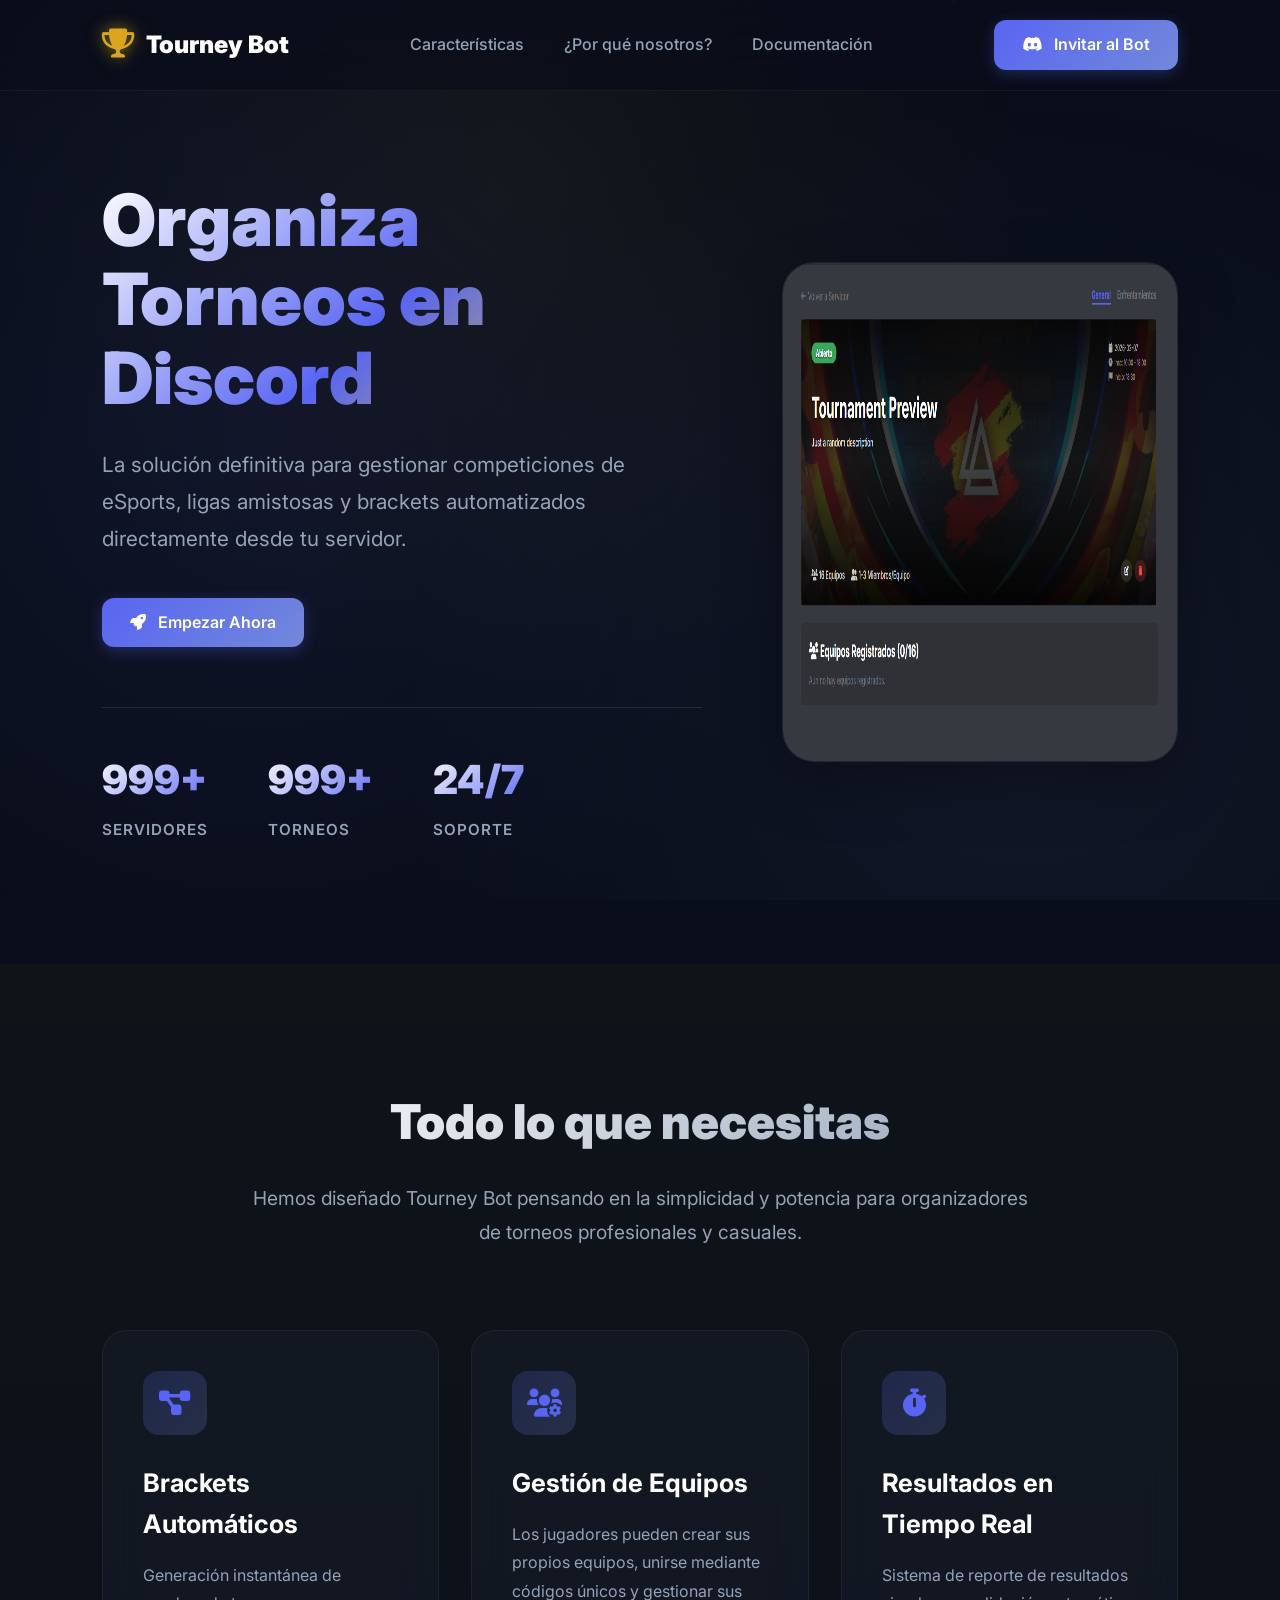
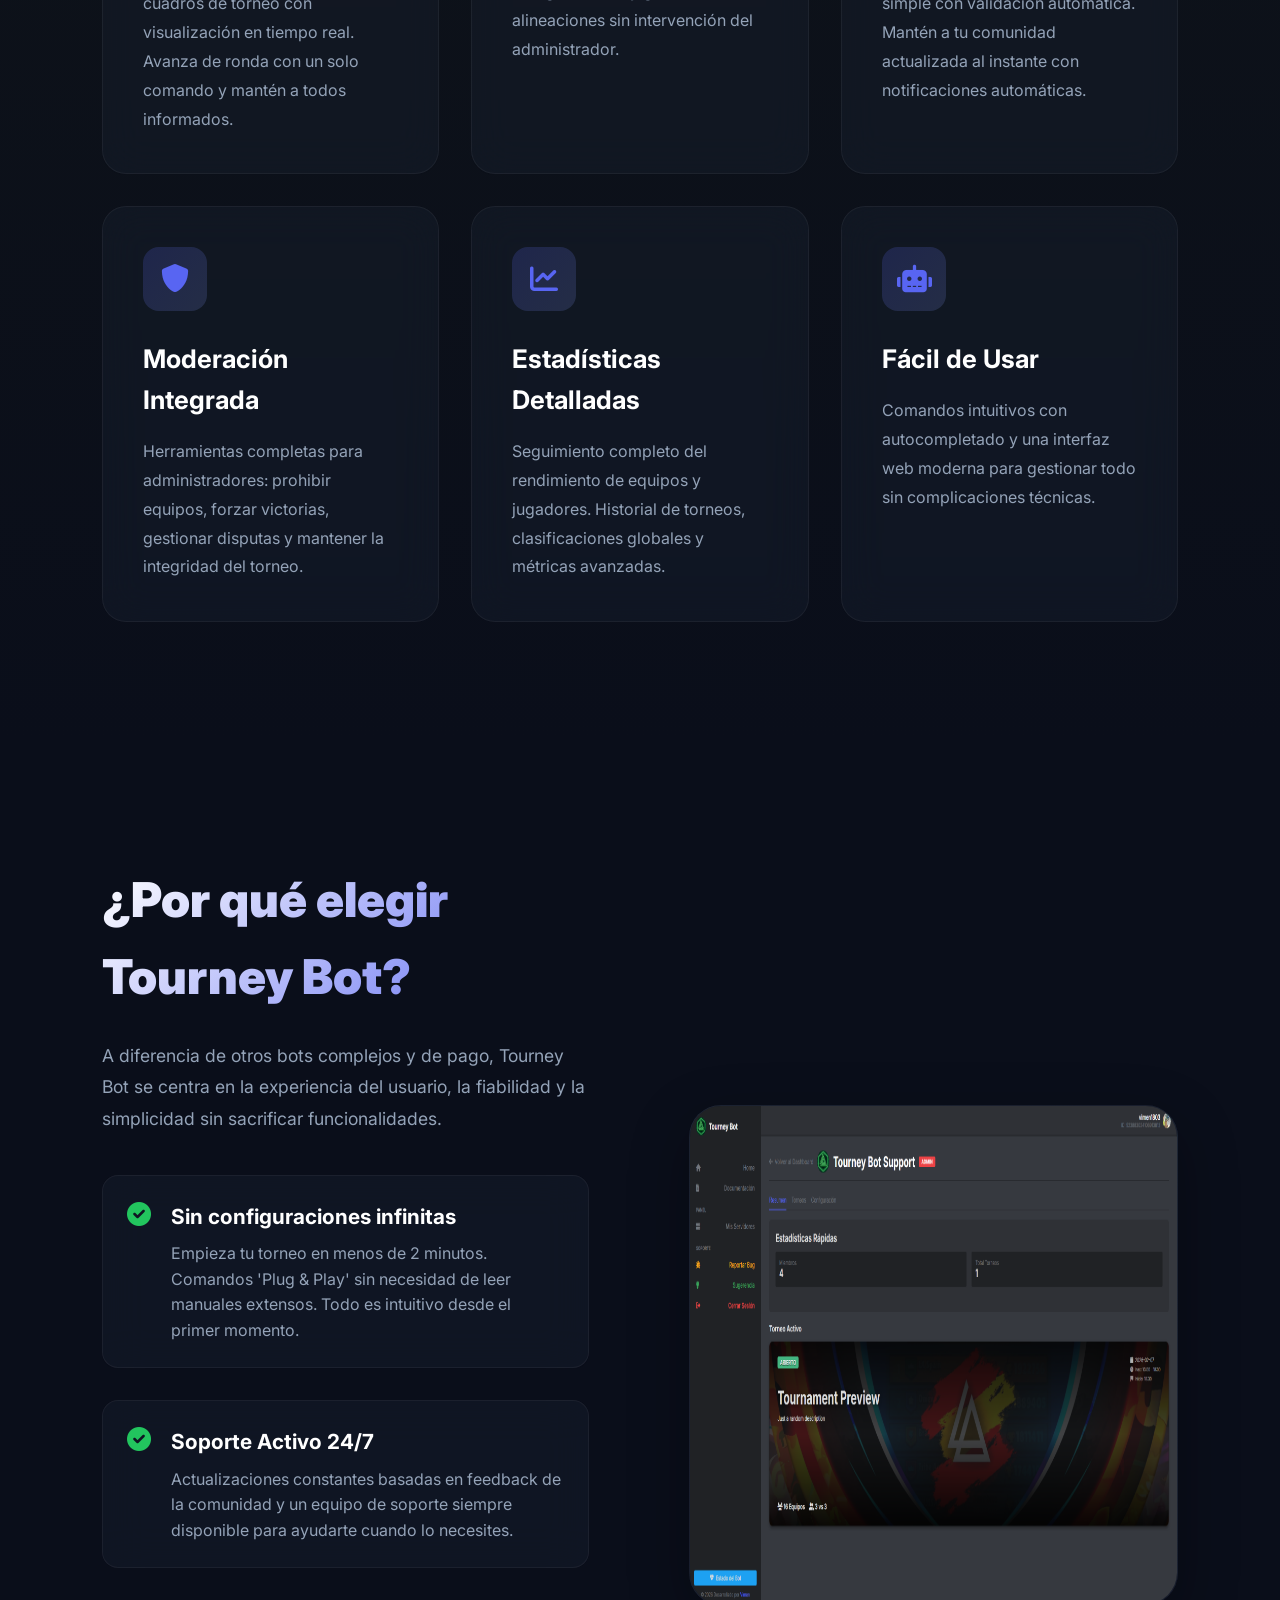
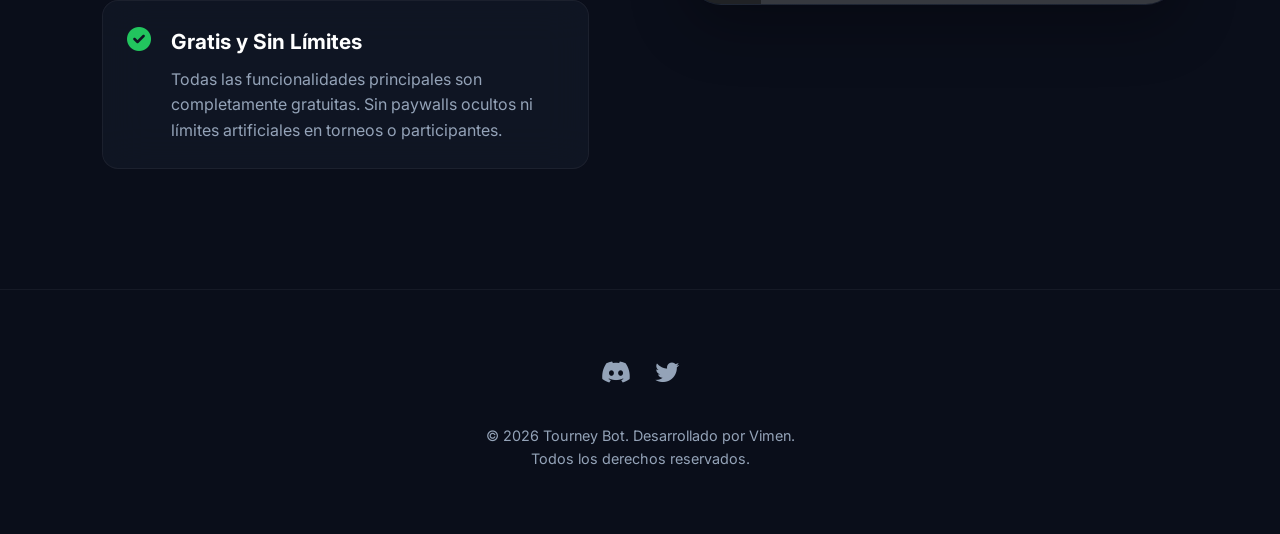
==== docLA/index.html @ d4949c5f "Remove GitHub link and simplify footer copyright" ====
<!doctype html>
<html lang="es">

  <head>
    <meta charset="UTF-8" />
    <meta name="viewport" content="width=device-width, initial-scale=1.0" />
    <title>Tourney Bot - El Mejor Bot de Torneos para Discord | Organiza Competiciones</title>

    <!-- Meta Tags Principales -->
    <meta
      name="description"
      content="Tourney Bot es el bot de Discord definitivo para organizar torneos, brackets y ligas de eSports. Gestión automática, inscripciones y resultados en tiempo real."
    />
    <meta
      name="keywords"
      content="discord bot, torneos discord, organizar torneos, esports, brackets generator, competicion, gaming, league manager, toornament alternative, tourney bot, tourneydoc, tourneydoc.es, tourneydoc.victormenjon.es"
    />
    <meta name="author" content="Victor Menjon" />
    <meta name="theme-color" content="#5865F2" />

    <!-- Open Graph / Facebook / Discord -->
    <meta property="og:type" content="website" />
    <meta property="og:url" content="${DOC_URL}/" />
    <meta
      property="og:title"
      content="Tourney Bot - Gestiona tus Torneos en Discord"
    />
    <meta
      property="og:description"
      content="La solución definitiva para gestionar competiciones de eSports, ligas amistosas y brackets automatizados directamente desde tu servidor."
    />
    <meta
      property="og:image"
      content="${DOC_URL}/data/image.png"
    />

    <!-- Twitter -->
    <meta property="twitter:card" content="summary_large_image" />
    <meta
      property="twitter:url"
      content="${DOC_URL}/"
    />
    <meta
      property="twitter:title"
      content="Tourney Bot - Gestiona tus Torneos en Discord"
    />
    <meta
      property="twitter:description"
      content="La solución definitiva para gestionar competiciones de eSports, ligas amistosas y brackets automatizados directamente desde tu servidor."
    />
    <meta
      property="twitter:image"
      content="${DOC_URL}/data/image.png"
    />
    <meta property="twitter:creator" content="@Viiictooor18" />
    <link
      rel="icon"
      href="https://cdn.discordapp.com/emojis/671348413090234393.png"
    />
    <link
      href="https://fonts.googleapis.com/css2?family=Inter:wght@400;500;600;700;800;900&display=swap"
      rel="stylesheet"
    />
    <link
      href="https://cdnjs.cloudflare.com/ajax/libs/font-awesome/6.0.0/css/all.min.css"
      rel="stylesheet"
    />
    <link rel="stylesheet" href="css/index.css" />
    <script type="application/ld+json">
    {
      "@context": "https://schema.org",
      "@type": "SoftwareApplication",
      "name": "Tourney Bot",
      "applicationCategory": "GameApplication",
      "operatingSystem": "Discord",
      "offers": {
        "@type": "Offer",
        "price": "0",
        "priceCurrency": "EUR"
      },
      "description": "El mejor bot de Discord para organizar torneos y ligas de eSports automáticamente.",
      "image": "${DOC_URL}/data/image.png",
      "author": {
        "@type": "Person",
        "name": "Vimen"
      },
      "aggregateRating": {
        "@type": "AggregateRating",
        "ratingValue": "4.9",
        "ratingCount": "150"
      },
      "offers": {
        "@type": "Offer",
        "price": "0",
        "priceCurrency": "EUR"
      }
    }
    </script>
  </head>
  <body>
    <!-- Animated Background -->
    <div class="bg-animation">
      <div class="bg-gradient"></div>
      <div class="particles" id="particles"></div>
    </div>

    <!-- Navbar -->
    <nav class="navbar" id="navbar">
      <a href="/" class="logo">
        <i class="fas fa-trophy"></i>
        <span>Tourney Bot</span>
      </a>
      <div class="nav-links">
        <a href="#features">Características</a>
        <a href="#why-us">¿Por qué nosotros?</a>
        <a href="/docs">Documentación</a>
      </div>
      <div style="display: flex; align-items: center; gap: 16px">
        <a
          href="https://discord.com/oauth2/authorize?client_id=1448450835213189191"
          class="cta-btn"
        >
          <i class="fab fa-discord" style="margin-right: 8px"></i>
          Invitar al Bot
        </a>
        <button class="mobile-menu-btn" id="mobileMenuBtn">
          <i class="fas fa-bars"></i>
        </button>
      </div>
    </nav>

    <!-- Hero Section -->
    <section class="hero">
      <div class="hero-content">
        <h1>Organiza Torneos en Discord</h1>
        <p>
          La solución definitiva para gestionar competiciones de eSports, ligas
          amistosas y brackets automatizados directamente desde tu servidor.
        </p>
        <div class="hero-buttons">
          <a href="/dashboard" class="cta-btn btn-large">
            <i class="fas fa-rocket" style="margin-right: 8px"></i>
            Empezar Ahora
          </a>
        </div>
        <div class="hero-stats">
          <div class="stat-item">
            <h3 id="server-count">999+</h3>
            <p>Servidores</p>
          </div>
          <div class="stat-item">
            <h3 id="match-count">999+</h3>
            <p>Torneos</p>
          </div>
          <div class="stat-item">
            <h3>24/7</h3>
            <p>Soporte</p>
          </div>
        </div>
      </div>
      <img
        class="hero-card"
        src="/img/imageWeb.png"
        alt="Tourney Bot Dashboard"
        loading="lazy"
      />
    </section>

    <!-- Features Section -->
    <section id="features" class="features">
      <div class="section-header fade-in">
        <h2>Todo lo que necesitas</h2>
        <p>
          Hemos diseñado Tourney Bot pensando en la simplicidad y potencia para
          organizadores de torneos profesionales y casuales.
        </p>
      </div>
      <div class="features-grid">
        <div class="feature-card fade-in">
          <div class="feature-icon">
            <i class="fas fa-project-diagram"></i>
          </div>
          <h3>Brackets Automáticos</h3>
          <p>
            Generación instantánea de cuadros de torneo con visualización en
            tiempo real. Avanza de ronda con un solo comando y mantén a todos
            informados.
          </p>
        </div>
        <div class="feature-card fade-in">
          <div class="feature-icon">
            <i class="fas fa-users-cog"></i>
          </div>
          <h3>Gestión de Equipos</h3>
          <p>
            Los jugadores pueden crear sus propios equipos, unirse mediante
            códigos únicos y gestionar sus alineaciones sin intervención del
            administrador.
          </p>
        </div>
        <div class="feature-card fade-in">
          <div class="feature-icon">
            <i class="fas fa-stopwatch"></i>
          </div>
          <h3>Resultados en Tiempo Real</h3>
          <p>
            Sistema de reporte de resultados simple con validación automática.
            Mantén a tu comunidad actualizada al instante con notificaciones
            automáticas.
          </p>
        </div>
        <div class="feature-card fade-in">
          <div class="feature-icon">
            <i class="fas fa-shield-alt"></i>
          </div>
          <h3>Moderación Integrada</h3>
          <p>
            Herramientas completas para administradores: prohibir equipos,
            forzar victorias, gestionar disputas y mantener la integridad del
            torneo.
          </p>
        </div>
        <div class="feature-card fade-in">
          <div class="feature-icon">
            <i class="fas fa-chart-line"></i>
          </div>
          <h3>Estadísticas Detalladas</h3>
          <p>
            Seguimiento completo del rendimiento de equipos y jugadores.
            Historial de torneos, clasificaciones globales y métricas avanzadas.
          </p>
        </div>
        <div class="feature-card fade-in">
          <div class="feature-icon">
            <i class="fas fa-robot"></i>
          </div>
          <h3>Fácil de Usar</h3>
          <p>
            Comandos intuitivos con autocompletado y una interfaz web moderna
            para gestionar todo sin complicaciones técnicas.
          </p>
        </div>
      </div>
    </section>

    <!-- Why Us Section -->
    <section id="why-us" class="why-us">
      <div class="why-content fade-in">
        <h2>¿Por qué elegir Tourney Bot?</h2>
        <p>
          A diferencia de otros bots complejos y de pago, Tourney Bot se centra
          en la experiencia del usuario, la fiabilidad y la simplicidad sin
          sacrificar funcionalidades.
        </p>
        <div class="why-list">
          <div class="why-item">
            <i class="fas fa-check-circle check-icon"></i>
            <div>
              <h4>Sin configuraciones infinitas</h4>
              <p>
                Empieza tu torneo en menos de 2 minutos. Comandos 'Plug & Play'
                sin necesidad de leer manuales extensos. Todo es intuitivo desde
                el primer momento.
              </p>
            </div>
          </div>
          <div class="why-item">
            <i class="fas fa-check-circle check-icon"></i>
            <div>
              <h4>Soporte Activo 24/7</h4>
              <p>
                Actualizaciones constantes basadas en feedback de la comunidad y
                un equipo de soporte siempre disponible para ayudarte cuando lo
                necesites.
              </p>
            </div>
          </div>
          <div class="why-item">
            <i class="fas fa-check-circle check-icon"></i>
            <div>
              <h4>Gratis y Sin Límites</h4>
              <p>
                Todas las funcionalidades principales son completamente
                gratuitas. Sin paywalls ocultos ni límites artificiales en
                torneos o participantes.
              </p>
            </div>
          </div>
        </div>
      </div>
      <img
        src="/img/imgServer.png"
        alt="Tourney Bot Interface"
        loading="lazy"
        class="why-visual fade-in"
        style="margin-top: 80px"
      />
    </section>

    <!-- Footer -->
    <footer>
      <div class="social-links">
        <a href="https://discord.gg/sq5kxpKBvN" target="_blank"
          ><i class="fab fa-discord"></i
        ></a>
        <a href="https://x.com/Viiictooor18" target="_blank"
          ><i class="fab fa-twitter"></i
        ></a>
      </div>
      <p class="copyright">
        © 2026 Tourney Bot. Desarrollado por Vimen.<br />Todos los derechos reservados.
      </p>
    </footer>

    <script src="js/index.js"></script>
  </body>
</html>
---- docLA/css/index.css ----
:root {
    --bg-primary: #0a0e1a;
    --bg-secondary: #0f1419;
    --accent: #5865f2;
    --accent-hover: #4752c4;
    --accent-light: #7289da;
    --text-primary: #fff;
    --text-secondary: #94a3b8;
    --card-bg: #1e293b;
    --success: #22c55e;
    --warning: #f59e0b;
}

* {
    margin: 0;
    padding: 0;
    box-sizing: border-box;
}

body {
    font-family: 'Inter', sans-serif;
    background-color: var(--bg-primary);
    color: var(--text-primary);
    line-height: 1.6;
    overflow-x: hidden;
}

/* Animated Background */
.bg-animation {
    position: fixed;
    top: 0;
    left: 0;
    width: 100%;
    height: 100%;
    z-index: 0;
    overflow: hidden;
    pointer-events: none;
}

.bg-gradient {
    position: absolute;
    width: 100%;
    height: 100%;
    background: 
        radial-gradient(circle at 20% 50%, rgba(88, 101, 242, 0.08) 0%, transparent 50%),
        radial-gradient(circle at 80% 80%, rgba(114, 137, 218, 0.08) 0%, transparent 50%),
        radial-gradient(circle at 40% 20%, rgba(255, 215, 0, 0.04) 0%, transparent 50%);
    animation: gradientShift 15s ease infinite;
}

@keyframes gradientShift {
    0%, 100% { transform: scale(1) translate(0, 0); }
    50% { transform: scale(1.1) translate(20px, 20px); }
}

.particles {
    position: absolute;
    width: 100%;
    height: 100%;
}

.particle {
    position: absolute;
    width: 2px;
    height: 2px;
    background: rgba(88, 101, 242, 0.3);
    border-radius: 50%;
    animation: float linear infinite;
}

@keyframes float {
    0% {
        transform: translateY(100vh) translateX(0);
        opacity: 0;
    }
    10% {
        opacity: 1;
    }
    90% {
        opacity: 1;
    }
    100% {
        transform: translateY(-100px) translateX(100px);
        opacity: 0;
    }
}

/* Navbar */
.navbar {
    display: flex;
    justify-content: space-between;
    align-items: center;
    padding: 20px 8%;
    position: fixed;
    width: 100%;
    top: 0;
    background: rgba(10, 14, 26, 0.7);
    backdrop-filter: blur(20px);
    -webkit-backdrop-filter: blur(20px);
    border-bottom: 1px solid rgba(255, 255, 255, 0.05);
    z-index: 1000;
    transition: all 0.3s ease;
}

.navbar.scrolled {
    padding: 16px 8%;
    background: rgba(10, 14, 26, 0.95);
    box-shadow: 0 4px 30px rgba(0, 0, 0, 0.3);
}

.logo {
    font-size: 1.5rem;
    font-weight: 900;
    color: var(--text-primary);
    text-decoration: none;
    display: flex;
    align-items: center;
    gap: 12px;
    transition: transform 0.3s ease;
}

.logo:hover {
    transform: scale(1.05);
}

.logo i { 
    color: goldenrod;
    font-size: 1.8rem;
    filter: drop-shadow(0 0 8px rgba(255, 215, 0, 0.5));
}

.nav-links {
    display: flex;
    gap: 40px;
    align-items: center;
}

.nav-links a {
    color: var(--text-secondary);
    text-decoration: none;
    font-weight: 500;
    transition: all 0.3s;
    position: relative;
}

.nav-links a::after {
    content: '';
    position: absolute;
    width: 0;
    height: 2px;
    bottom: -4px;
    left: 0;
    background: var(--accent);
    transition: width 0.3s ease;
}

.nav-links a:hover {
    color: var(--text-primary);
}

.nav-links a:hover::after {
    width: 100%;
}

.cta-btn {
    background: linear-gradient(135deg, var(--accent) 0%, var(--accent-light) 100%);
    color: white;
    padding: 12px 28px;
    border-radius: 12px;
    text-decoration: none;
    font-weight: 600;
    transition: all 0.3s;
    box-shadow: 0 4px 15px rgba(88, 101, 242, 0.3);
    position: relative;
    overflow: hidden;
}

.cta-btn::before {
    content: '';
    position: absolute;
    top: 0;
    left: -100%;
    width: 100%;
    height: 100%;
    background: linear-gradient(90deg, transparent, rgba(255, 255, 255, 0.2), transparent);
    transition: left 0.5s;
}

.cta-btn:hover::before {
    left: 100%;
}

.cta-btn:hover {
    transform: translateY(-2px);
    box-shadow: 0 6px 25px rgba(88, 101, 242, 0.5);
}

/* Hero Section */
.hero {
    padding: 180px 8% 120px;
    display: flex;
    align-items: center;
    justify-content: space-between;
    min-height: 100vh;
    position: relative;
    z-index: 1;
}

.hero-content {
    max-width: 600px;
    animation: fadeInUp 1s ease;
}

@keyframes fadeInUp {
    from {
        opacity: 0;
        transform: translateY(30px);
    }
    to {
        opacity: 1;
        transform: translateY(0);
    }
}

.hero h1 {
    font-size: 4.5rem;
    line-height: 1.1;
    margin-bottom: 28px;
    background: linear-gradient(135deg, #fff 0%, #5865f2 50%, #ffd700 100%);
    -webkit-background-clip: text;
    -webkit-text-fill-color: transparent;
    background-clip: text;
    font-weight: 900;
    animation: fadeInUp 1s ease 0.2s backwards;
}

.hero p {
    font-size: 1.3rem;
    color: var(--text-secondary);
    margin-bottom: 40px;
    max-width: 540px;
    line-height: 1.8;
    animation: fadeInUp 1s ease 0.4s backwards;
}

.hero-buttons {
    display: flex;
    gap: 20px;
    animation: fadeInUp 1s ease 0.6s backwards;
}

.btn-secondary {
    background: rgba(255, 255, 255, 0.05);
    backdrop-filter: blur(10px);
    border: 1px solid rgba(255, 255, 255, 0.1);
}

.btn-secondary:hover {
    background: rgba(255, 255, 255, 0.1);
    border-color: rgba(255, 255, 255, 0.2);
}

.hero-stats {
    display: flex;
    gap: 60px;
    margin-top: 60px;
    padding-top: 40px;
    border-top: 1px solid rgba(255, 255, 255, 0.1);
    animation: fadeInUp 1s ease 0.8s backwards;
}

.stat-item {
    position: relative;
}

.stat-item h3 {
    font-size: 2.5rem;
    color: var(--text-primary);
    font-weight: 900;
    background: linear-gradient(135deg, #fff 0%, var(--accent) 100%);
    -webkit-background-clip: text;
    -webkit-text-fill-color: transparent;
    margin-bottom: 4px;
}

.stat-item p {
    font-size: 0.95rem;
    margin: 0;
    color: var(--text-secondary);
    text-transform: uppercase;
    letter-spacing: 1px;
    font-weight: 600;
}

.hero-card {
    flex: 1;
    background: linear-gradient(135deg, rgba(30, 41, 59, 0.5) 0%, rgba(15, 23, 42, 0.5) 100%);
    border-radius: 32px;
    min-height: 500px;
    display: flex;
    align-items: center;
    justify-content: center;
    position: relative;
    overflow: hidden;
    margin-left: 80px;
    border: 1px solid rgba(255, 255, 255, 0.05);
    backdrop-filter: blur(20px);
    animation: fadeInRight 1s ease 0.5s backwards;
    box-shadow: 0 20px 60px rgba(0, 0, 0, 0.3);
}

@keyframes fadeInRight {
    from {
        opacity: 0;
        transform: translateX(50px);
    }
    to {
        opacity: 1;
        transform: translateX(0);
    }
}

.hero-card::before {
    content: '';
    position: absolute;
    top: -50%;
    left: -50%;
    width: 200%;
    height: 200%;
    background: radial-gradient(circle, rgba(88, 101, 242, 0.1) 0%, transparent 70%);
    animation: rotate 20s linear infinite;
}

@keyframes rotate {
    0% { transform: rotate(0deg); }
    100% { transform: rotate(360deg); }
}

.hero-card img {
    width: 100%;
    height: 100%;
    object-fit: contain;
    position: relative;
    z-index: 1;
    filter: drop-shadow(0 10px 30px rgba(0, 0, 0, 0.5));
}

/* Features Section */
.features {
    padding: 120px 8%;
    background: linear-gradient(180deg, var(--bg-secondary) 0%, var(--bg-primary) 100%);
    position: relative;
    z-index: 1;
}

.section-header {
    text-align: center;
    max-width: 800px;
    margin: 0 auto 80px;
}

.section-header .label {
    display: inline-block;
    background: rgba(88, 101, 242, 0.1);
    color: var(--accent);
    padding: 8px 20px;
    border-radius: 50px;
    font-size: 0.85rem;
    font-weight: 600;
    text-transform: uppercase;
    letter-spacing: 1px;
    margin-bottom: 20px;
}

.section-header h2 {
    font-size: 3rem;
    margin-bottom: 20px;
    font-weight: 900;
    background: linear-gradient(135deg, #fff 0%, var(--text-secondary) 100%);
    -webkit-background-clip: text;
    -webkit-text-fill-color: transparent;
}

.section-header p {
    color: var(--text-secondary);
    font-size: 1.2rem;
    line-height: 1.8;
}

.features-grid {
    display: grid;
    grid-template-columns: repeat(auto-fit, minmax(320px, 1fr));
    gap: 32px;
}

.feature-card {
    background: rgba(30, 41, 59, 0.3);
    backdrop-filter: blur(20px);
    padding: 40px;
    border-radius: 24px;
    border: 1px solid rgba(255, 255, 255, 0.05);
    transition: all 0.4s cubic-bezier(0.4, 0, 0.2, 1);
    position: relative;
    overflow: hidden;
}

.feature-card::before {
    content: '';
    position: absolute;
    top: 0;
    left: 0;
    width: 100%;
    height: 100%;
    background: linear-gradient(135deg, rgba(88, 101, 242, 0.1) 0%, transparent 100%);
    opacity: 0;
    transition: opacity 0.4s;
}

.feature-card:hover::before {
    opacity: 1;
}

.feature-card:hover {
    transform: translateY(-10px) scale(1.02);
    border-color: var(--accent);
    box-shadow: 0 20px 60px rgba(88, 101, 242, 0.3);
}

.feature-icon {
    width: 64px;
    height: 64px;
    background: linear-gradient(135deg, rgba(88, 101, 242, 0.2) 0%, rgba(114, 137, 218, 0.2) 100%);
    color: var(--accent);
    border-radius: 16px;
    display: flex;
    align-items: center;
    justify-content: center;
    font-size: 28px;
    margin-bottom: 28px;
    transition: all 0.4s;
    position: relative;
    z-index: 1;
}

.feature-card:hover .feature-icon {
    transform: scale(1.1) rotate(5deg);
    box-shadow: 0 10px 30px rgba(88, 101, 242, 0.4);
}

.feature-card h3 {
    font-size: 1.6rem;
    margin-bottom: 16px;
    font-weight: 700;
    position: relative;
    z-index: 1;
}

.feature-card p {
    color: var(--text-secondary);
    line-height: 1.8;
    position: relative;
    z-index: 1;
}

/* Why Us Section */
.why-us {
    padding: 120px 8%;
    display: flex;
    align-items: center;
    gap: 100px;
    position: relative;
    z-index: 1;
}

.why-content {
    flex: 1;
}

.why-content h2 {
    font-size: 3rem;
    margin-bottom: 24px;
    font-weight: 900;
    background: linear-gradient(135deg, #fff 0%, var(--accent) 100%);
    -webkit-background-clip: text;
    -webkit-text-fill-color: transparent;
}

.why-content > p {
    color: var(--text-secondary);
    font-size: 1.1rem;
    line-height: 1.8;
}

.why-list {
    display: grid;
    gap: 32px;
    margin-top: 40px;
}

.why-item {
    display: flex;
    gap: 20px;
    padding: 24px;
    background: rgba(30, 41, 59, 0.3);
    backdrop-filter: blur(20px);
    border-radius: 16px;
    border: 1px solid rgba(255, 255, 255, 0.05);
    transition: all 0.3s;
}

.why-item:hover {
    transform: translateX(10px);
    border-color: var(--success);
    background: rgba(34, 197, 94, 0.05);
}

.check-icon {
    color: var(--success);
    font-size: 1.5rem;
    margin-top: 2px;
    transition: transform 0.3s;
}

.why-item:hover .check-icon {
    transform: scale(1.2) rotate(10deg);
}

.why-item h4 {
    font-size: 1.3rem;
    margin-bottom: 8px;
    font-weight: 700;
}

.why-item p {
    color: var(--text-secondary);
    font-size: 1rem;
    line-height: 1.6;
}

.why-visual {
    flex: 1;
    background: linear-gradient(135deg, rgba(30, 41, 59, 0.5) 0%, rgba(15, 23, 42, 0.5) 100%);
    border-radius: 32px;
    min-height: 500px;
    display: flex;
    align-items: center;
    justify-content: center;
    position: relative;
    overflow: hidden;
    border: 1px solid rgba(255, 255, 255, 0.05);
    backdrop-filter: blur(20px);
    box-shadow: 0 20px 60px rgba(0, 0, 0, 0.3);
}

.why-visual::before {
    content: '';
    position: absolute;
    top: -50%;
    right: -50%;
    width: 200%;
    height: 200%;
    background: radial-gradient(circle, rgba(34, 197, 94, 0.1) 0%, transparent 70%);
    animation: rotate 25s linear infinite;
}

.why-visual img {
    max-width: 100%;
    max-height: 100%;
    object-fit: contain;
    position: relative;
    z-index: 1;
    filter: drop-shadow(0 10px 30px rgba(0, 0, 0, 0.5));
}

/* Footer */
footer {
    padding: 64px 8%;
    border-top: 1px solid rgba(255,255,255,0.05);
    text-align: center;
}
.footer-logo {
    font-size: 1.5rem;
    font-weight: 800;
    margin-bottom: 24px;
}

.social-links {
    display: flex;
    justify-content: center;
    gap: 24px;
    margin-bottom: 32px;
}

.social-links a {
    color: var(--text-secondary);
    font-size: 1.5rem;
    transition: color 0.3s;
}

.social-links a:hover {
    color: var(--text-primary);
}

.copyright {
    color: var(--text-secondary);
    font-size: 0.9rem;
}

/* Mobile Menu */
.mobile-menu-btn {
    display: none;
    background: none;
    border: none;
    color: var(--text-primary);
    font-size: 1.5rem;
    cursor: pointer;
    padding: 8px;
}

/* Responsive */
@media (max-width: 1200px) {
    .hero h1 { font-size: 3.5rem; }
    .section-header h2 { font-size: 2.5rem; }
    .why-content h2 { font-size: 2.5rem; }
}

@media (max-width: 968px) {
    .nav-links { display: none; }
    .mobile-menu-btn { display: block; }
    
    .hero {
        flex-direction: column;
        text-align: center;
        padding-top: 140px;
    }
    
    .hero h1 { font-size: 3rem; }
    .hero p { margin: 0 auto 32px; }
    .hero-buttons { justify-content: center; }
    .hero-stats { justify-content: center; flex-wrap: wrap; }
    .hero-card { 
        margin-left: 0; 
        margin-top: 60px;
        width: 100%;
        max-width: 500px;
    }
    
    .why-us { 
        flex-direction: column; 
        gap: 60px;
    }
    
    .footer-content {
        grid-template-columns: 1fr;
        gap: 40px;
    }
    
    .features-grid {
        grid-template-columns: 1fr;
    }
}

@media (max-width: 640px) {
    .hero h1 { font-size: 2.5rem; }
    .hero p { font-size: 1.1rem; }
    .section-header h2 { font-size: 2rem; }
    .why-content h2 { font-size: 2rem; }
    .cta-box h2 { font-size: 2rem; }
    .cta-box { padding: 60px 30px; }
    .hero-buttons { flex-direction: column; }
    .btn-large { width: 100%; }
}

/* Scroll animations */
.fade-in {
    opacity: 0;
    transform: translateY(30px);
    transition: opacity 0.8s ease, transform 0.8s ease;
}

.fade-in.visible {
    opacity: 1;
    transform: translateY(0);
}
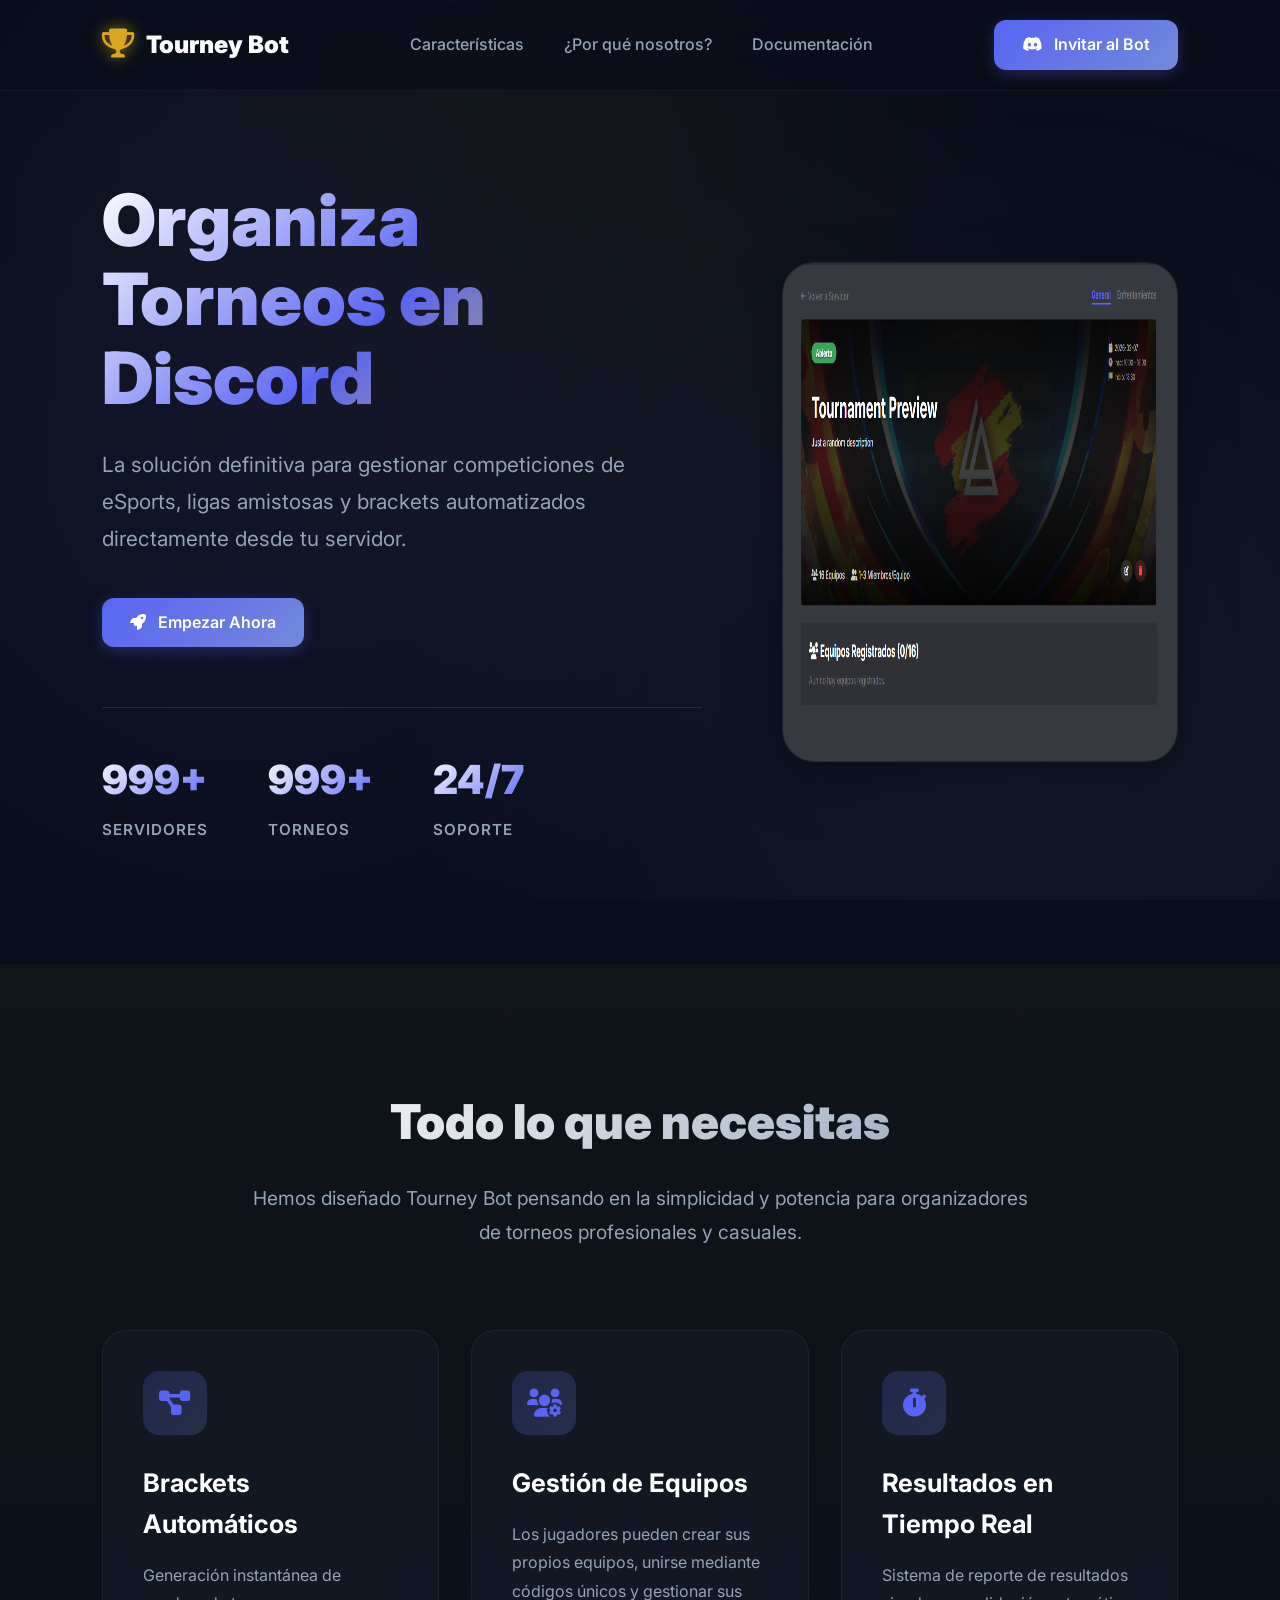
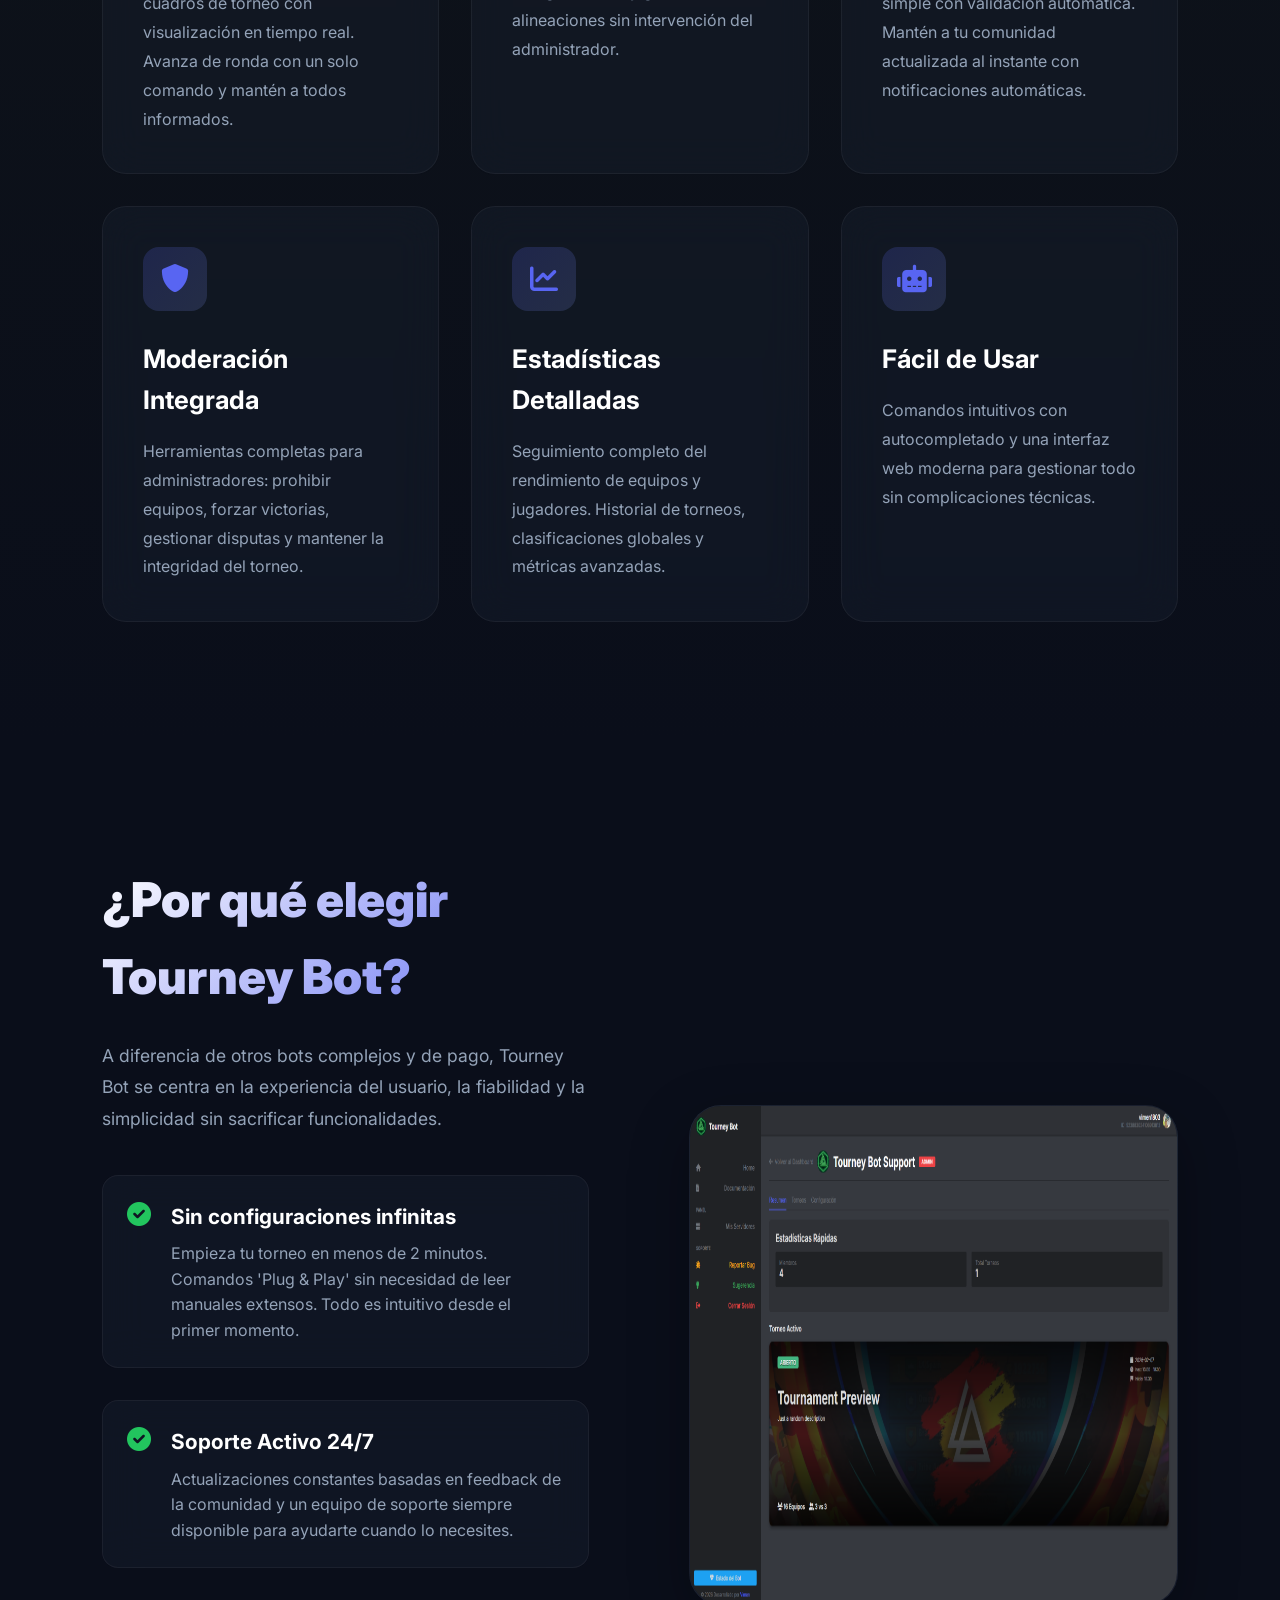
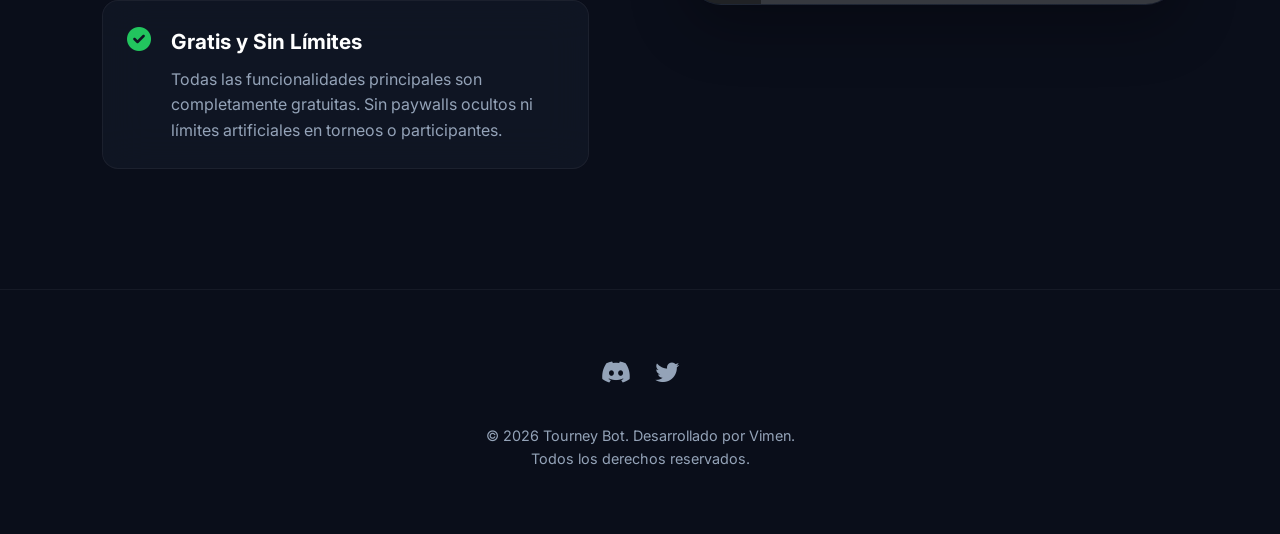
==== commit 998654eb: "Add Dashboard and Logout buttons to index navbar for authenticated users" ====
--- a/docLA/index.html
+++ b/docLA/index.html
@@ -115,7 +115,7 @@
         <a href="#why-us">¿Por qué nosotros?</a>
         <a href="/docs">Documentación</a>
       </div>
-      <div style="display: flex; align-items: center; gap: 16px">
+      <div id="nav-actions" style="display: flex; align-items: center; gap: 16px">
         <a
           href="https://discord.com/oauth2/authorize?client_id=1448450835213189191"
           class="cta-btn"
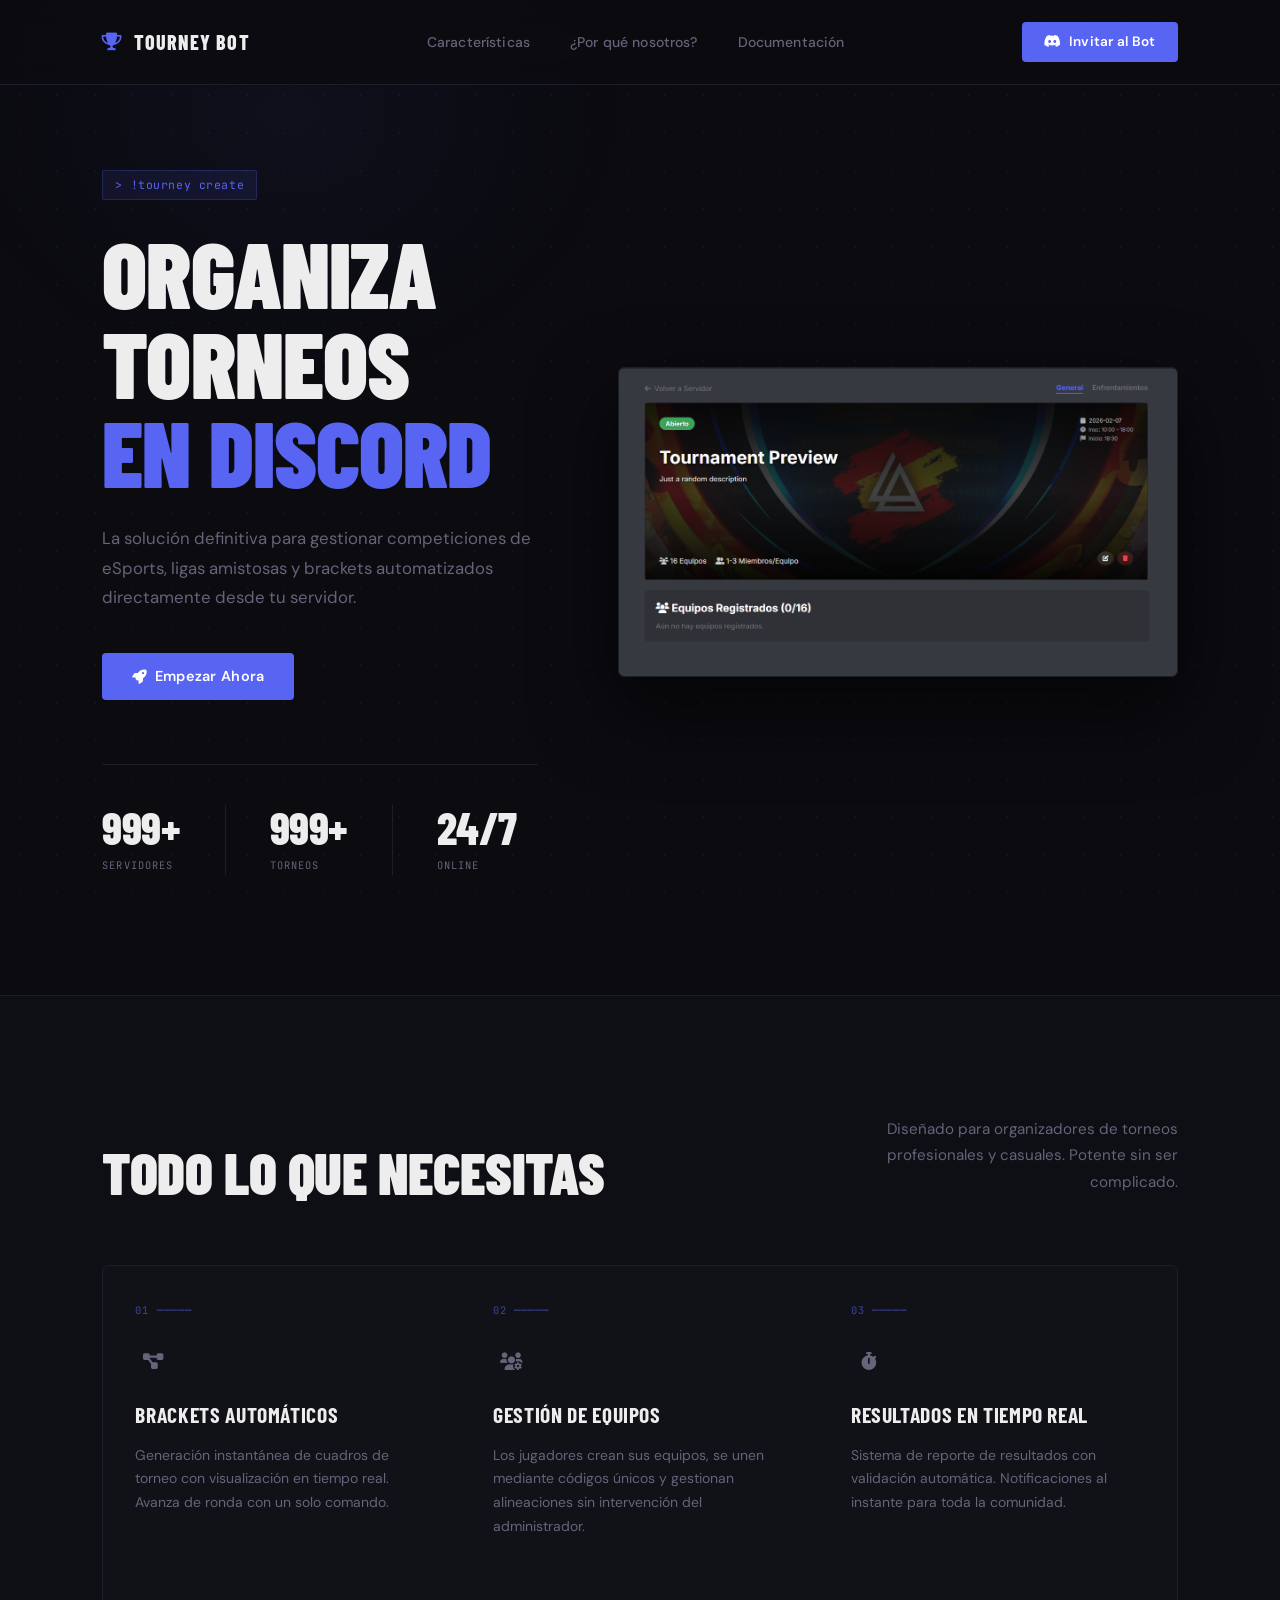
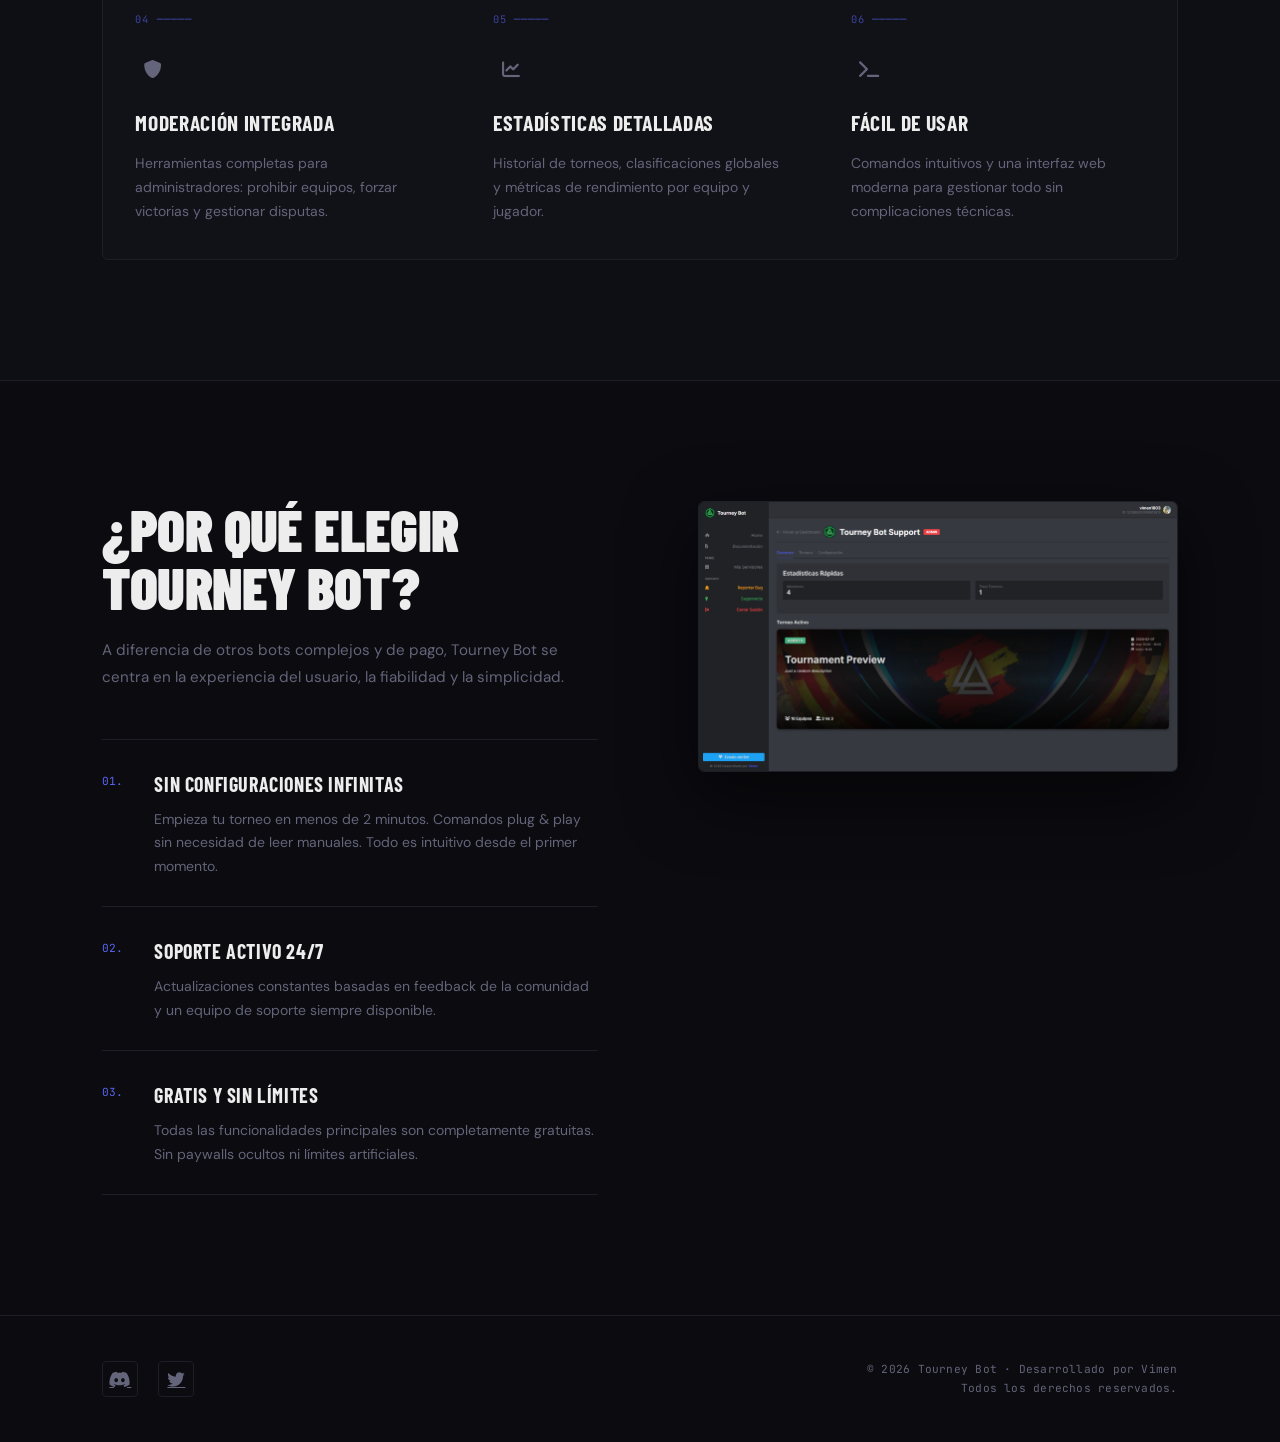
==== commit f025a2c9: "Refactor index.html UI: modernize hero, cards, and text content" ====
--- a/docLA/index.html
+++ b/docLA/index.html
@@ -21,44 +21,23 @@
     <!-- Open Graph / Facebook / Discord -->
     <meta property="og:type" content="website" />
     <meta property="og:url" content="${DOC_URL}/" />
-    <meta
-      property="og:title"
-      content="Tourney Bot - Gestiona tus Torneos en Discord"
-    />
-    <meta
-      property="og:description"
-      content="La solución definitiva para gestionar competiciones de eSports, ligas amistosas y brackets automatizados directamente desde tu servidor."
-    />
-    <meta
-      property="og:image"
-      content="${DOC_URL}/data/image.png"
-    />
+    <meta property="og:title" content="Tourney Bot - Gestiona tus Torneos en Discord" />
+    <meta property="og:description" content="La solución definitiva para gestionar competiciones de eSports, ligas amistosas y brackets automatizados directamente desde tu servidor." />
+    <meta property="og:image" content="${DOC_URL}/data/image.png" />
 
     <!-- Twitter -->
     <meta property="twitter:card" content="summary_large_image" />
-    <meta
-      property="twitter:url"
-      content="${DOC_URL}/"
-    />
-    <meta
-      property="twitter:title"
-      content="Tourney Bot - Gestiona tus Torneos en Discord"
-    />
-    <meta
-      property="twitter:description"
-      content="La solución definitiva para gestionar competiciones de eSports, ligas amistosas y brackets automatizados directamente desde tu servidor."
-    />
-    <meta
-      property="twitter:image"
-      content="${DOC_URL}/data/image.png"
-    />
+    <meta property="twitter:url" content="${DOC_URL}/" />
+    <meta property="twitter:title" content="Tourney Bot - Gestiona tus Torneos en Discord" />
+    <meta property="twitter:description" content="La solución definitiva para gestionar competiciones de eSports, ligas amistosas y brackets automatizados directamente desde tu servidor." />
+    <meta property="twitter:image" content="${DOC_URL}/data/image.png" />
     <meta property="twitter:creator" content="@Viiictooor18" />
+
+    <link rel="icon" href="https://cdn.discordapp.com/emojis/671348413090234393.png" />
+
+    <!-- Fonts: Barlow Condensed (display) + JetBrains Mono (accents) + DM Sans (body) -->
     <link
-      rel="icon"
-      href="https://cdn.discordapp.com/emojis/671348413090234393.png"
-    />
-    <link
-      href="https://fonts.googleapis.com/css2?family=Inter:wght@400;500;600;700;800;900&display=swap"
+      href="https://fonts.googleapis.com/css2?family=Barlow+Condensed:wght@600;700;800;900&family=JetBrains+Mono:wght@400;500&family=DM+Sans:ital,opsz,wght@0,9..40,300;0,9..40,400;0,9..40,500;1,9..40,400&display=swap"
       rel="stylesheet"
     />
     <link
@@ -66,6 +45,7 @@
       rel="stylesheet"
     />
     <link rel="stylesheet" href="css/index.css" />
+
     <script type="application/ld+json">
     {
       "@context": "https://schema.org",
@@ -73,32 +53,17 @@
       "name": "Tourney Bot",
       "applicationCategory": "GameApplication",
       "operatingSystem": "Discord",
-      "offers": {
-        "@type": "Offer",
-        "price": "0",
-        "priceCurrency": "EUR"
-      },
       "description": "El mejor bot de Discord para organizar torneos y ligas de eSports automáticamente.",
       "image": "${DOC_URL}/data/image.png",
-      "author": {
-        "@type": "Person",
-        "name": "Vimen"
-      },
-      "aggregateRating": {
-        "@type": "AggregateRating",
-        "ratingValue": "4.9",
-        "ratingCount": "150"
-      },
-      "offers": {
-        "@type": "Offer",
-        "price": "0",
-        "priceCurrency": "EUR"
-      }
+      "author": { "@type": "Person", "name": "Vimen" },
+      "aggregateRating": { "@type": "AggregateRating", "ratingValue": "4.9", "ratingCount": "150" },
+      "offers": { "@type": "Offer", "price": "0", "priceCurrency": "EUR" }
     }
     </script>
   </head>
+
   <body>
-    <!-- Animated Background -->
+    <!-- Background (kept for JS compatibility, hidden via CSS) -->
     <div class="bg-animation">
       <div class="bg-gradient"></div>
       <div class="particles" id="particles"></div>
@@ -120,7 +85,7 @@
           href="https://discord.com/oauth2/authorize?client_id=1448450835213189191"
           class="cta-btn"
         >
-          <i class="fab fa-discord" style="margin-right: 8px"></i>
+          <i class="fab fa-discord"></i>
           Invitar al Bot
         </a>
         <button class="mobile-menu-btn" id="mobileMenuBtn">
@@ -132,14 +97,15 @@
     <!-- Hero Section -->
     <section class="hero">
       <div class="hero-content">
-        <h1>Organiza Torneos en Discord</h1>
+        <span class="cmd-tag">&gt; !tourney create</span>
+        <h1>Organiza<br>Torneos<br><span class="accent">en Discord</span></h1>
         <p>
           La solución definitiva para gestionar competiciones de eSports, ligas
           amistosas y brackets automatizados directamente desde tu servidor.
         </p>
         <div class="hero-buttons">
           <a href="/dashboard" class="cta-btn btn-large">
-            <i class="fas fa-rocket" style="margin-right: 8px"></i>
+            <i class="fas fa-rocket"></i>
             Empezar Ahora
           </a>
         </div>
@@ -154,7 +120,7 @@
           </div>
           <div class="stat-item">
             <h3>24/7</h3>
-            <p>Soporte</p>
+            <p>Online</p>
           </div>
         </div>
       </div>
@@ -171,73 +137,75 @@
       <div class="section-header fade-in">
         <h2>Todo lo que necesitas</h2>
         <p>
-          Hemos diseñado Tourney Bot pensando en la simplicidad y potencia para
-          organizadores de torneos profesionales y casuales.
+          Diseñado para organizadores de torneos profesionales y casuales.
+          Potente sin ser complicado.
         </p>
       </div>
       <div class="features-grid">
         <div class="feature-card fade-in">
+          <span class="card-num">01 ─────</span>
           <div class="feature-icon">
             <i class="fas fa-project-diagram"></i>
           </div>
           <h3>Brackets Automáticos</h3>
           <p>
             Generación instantánea de cuadros de torneo con visualización en
-            tiempo real. Avanza de ronda con un solo comando y mantén a todos
-            informados.
-          </p>
-        </div>
-        <div class="feature-card fade-in">
+            tiempo real. Avanza de ronda con un solo comando.
+          </p>
+        </div>
+        <div class="feature-card fade-in">
+          <span class="card-num">02 ─────</span>
           <div class="feature-icon">
             <i class="fas fa-users-cog"></i>
           </div>
           <h3>Gestión de Equipos</h3>
           <p>
-            Los jugadores pueden crear sus propios equipos, unirse mediante
-            códigos únicos y gestionar sus alineaciones sin intervención del
-            administrador.
-          </p>
-        </div>
-        <div class="feature-card fade-in">
+            Los jugadores crean sus equipos, se unen mediante códigos únicos y
+            gestionan alineaciones sin intervención del administrador.
+          </p>
+        </div>
+        <div class="feature-card fade-in">
+          <span class="card-num">03 ─────</span>
           <div class="feature-icon">
             <i class="fas fa-stopwatch"></i>
           </div>
           <h3>Resultados en Tiempo Real</h3>
           <p>
-            Sistema de reporte de resultados simple con validación automática.
-            Mantén a tu comunidad actualizada al instante con notificaciones
-            automáticas.
-          </p>
-        </div>
-        <div class="feature-card fade-in">
+            Sistema de reporte de resultados con validación automática.
+            Notificaciones al instante para toda la comunidad.
+          </p>
+        </div>
+        <div class="feature-card fade-in">
+          <span class="card-num">04 ─────</span>
           <div class="feature-icon">
             <i class="fas fa-shield-alt"></i>
           </div>
           <h3>Moderación Integrada</h3>
           <p>
             Herramientas completas para administradores: prohibir equipos,
-            forzar victorias, gestionar disputas y mantener la integridad del
-            torneo.
-          </p>
-        </div>
-        <div class="feature-card fade-in">
+            forzar victorias y gestionar disputas.
+          </p>
+        </div>
+        <div class="feature-card fade-in">
+          <span class="card-num">05 ─────</span>
           <div class="feature-icon">
             <i class="fas fa-chart-line"></i>
           </div>
           <h3>Estadísticas Detalladas</h3>
           <p>
-            Seguimiento completo del rendimiento de equipos y jugadores.
-            Historial de torneos, clasificaciones globales y métricas avanzadas.
-          </p>
-        </div>
-        <div class="feature-card fade-in">
-          <div class="feature-icon">
-            <i class="fas fa-robot"></i>
+            Historial de torneos, clasificaciones globales y métricas de
+            rendimiento por equipo y jugador.
+          </p>
+        </div>
+        <div class="feature-card fade-in">
+          <span class="card-num">06 ─────</span>
+          <div class="feature-icon">
+            <i class="fas fa-terminal"></i>
           </div>
           <h3>Fácil de Usar</h3>
           <p>
-            Comandos intuitivos con autocompletado y una interfaz web moderna
-            para gestionar todo sin complicaciones técnicas.
+            Comandos intuitivos y una interfaz web moderna para gestionar
+            todo sin complicaciones técnicas.
           </p>
         </div>
       </div>
@@ -249,40 +217,36 @@
         <h2>¿Por qué elegir Tourney Bot?</h2>
         <p>
           A diferencia de otros bots complejos y de pago, Tourney Bot se centra
-          en la experiencia del usuario, la fiabilidad y la simplicidad sin
-          sacrificar funcionalidades.
+          en la experiencia del usuario, la fiabilidad y la simplicidad.
         </p>
         <div class="why-list">
           <div class="why-item">
-            <i class="fas fa-check-circle check-icon"></i>
+            <span class="check-icon">01.</span>
             <div>
               <h4>Sin configuraciones infinitas</h4>
               <p>
-                Empieza tu torneo en menos de 2 minutos. Comandos 'Plug & Play'
-                sin necesidad de leer manuales extensos. Todo es intuitivo desde
-                el primer momento.
+                Empieza tu torneo en menos de 2 minutos. Comandos plug &amp; play
+                sin necesidad de leer manuales. Todo es intuitivo desde el primer momento.
               </p>
             </div>
           </div>
           <div class="why-item">
-            <i class="fas fa-check-circle check-icon"></i>
+            <span class="check-icon">02.</span>
             <div>
               <h4>Soporte Activo 24/7</h4>
               <p>
                 Actualizaciones constantes basadas en feedback de la comunidad y
-                un equipo de soporte siempre disponible para ayudarte cuando lo
-                necesites.
+                un equipo de soporte siempre disponible.
               </p>
             </div>
           </div>
           <div class="why-item">
-            <i class="fas fa-check-circle check-icon"></i>
+            <span class="check-icon">03.</span>
             <div>
               <h4>Gratis y Sin Límites</h4>
               <p>
                 Todas las funcionalidades principales son completamente
-                gratuitas. Sin paywalls ocultos ni límites artificiales en
-                torneos o participantes.
+                gratuitas. Sin paywalls ocultos ni límites artificiales.
               </p>
             </div>
           </div>
@@ -293,25 +257,25 @@
         alt="Tourney Bot Interface"
         loading="lazy"
         class="why-visual fade-in"
-        style="margin-top: 80px"
       />
     </section>
 
     <!-- Footer -->
     <footer>
       <div class="social-links">
-        <a href="https://discord.gg/sq5kxpKBvN" target="_blank"
-          ><i class="fab fa-discord"></i
-        ></a>
-        <a href="https://x.com/Viiictooor18" target="_blank"
-          ><i class="fab fa-twitter"></i
-        ></a>
+        <a href="https://discord.gg/sq5kxpKBvN" target="_blank" aria-label="Discord">
+          <i class="fab fa-discord"></i>
+        </a>
+        <a href="https://x.com/Viiictooor18" target="_blank" aria-label="Twitter">
+          <i class="fab fa-twitter"></i>
+        </a>
       </div>
       <p class="copyright">
-        © 2026 Tourney Bot. Desarrollado por Vimen.<br />Todos los derechos reservados.
+        © 2026 Tourney Bot · Desarrollado por Vimen<br />
+        Todos los derechos reservados.
       </p>
     </footer>
 
     <script src="js/index.js"></script>
   </body>
-</html>
+</html>
--- a/docLA/css/index.css
+++ b/docLA/css/index.css
@@ -1,14 +1,13 @@
 :root {
-    --bg-primary: #0a0e1a;
-    --bg-secondary: #0f1419;
+    --bg-primary: #0b0b10;
+    --bg-secondary: #0e0e15;
     --accent: #5865f2;
     --accent-hover: #4752c4;
-    --accent-light: #7289da;
-    --text-primary: #fff;
-    --text-secondary: #94a3b8;
-    --card-bg: #1e293b;
+    --text-primary: #ededed;
+    --text-secondary: #64647a;
+    --card-bg: #111118;
+    --border: #1e1e28;
     --success: #22c55e;
-    --warning: #f59e0b;
 }
 
 * {
@@ -17,116 +16,91 @@
     box-sizing: border-box;
 }
 
+html { scroll-behavior: smooth; }
+
 body {
-    font-family: 'Inter', sans-serif;
+    font-family: 'DM Sans', sans-serif;
     background-color: var(--bg-primary);
     color: var(--text-primary);
     line-height: 1.6;
     overflow-x: hidden;
 }
 
-/* Animated Background */
-.bg-animation {
+/* Dot grid texture — replaces particles */
+body::before {
+    content: '';
     position: fixed;
-    top: 0;
-    left: 0;
-    width: 100%;
-    height: 100%;
+    inset: 0;
+    background-image: radial-gradient(circle, rgba(255,255,255,0.03) 1px, transparent 1px);
+    background-size: 38px 38px;
+    pointer-events: none;
     z-index: 0;
-    overflow: hidden;
+}
+
+/* Single ambient glow — no animation */
+body::after {
+    content: '';
+    position: fixed;
+    top: -20%;
+    left: -5%;
+    width: 55%;
+    height: 65%;
+    background: radial-gradient(ellipse, rgba(88,101,242,0.055) 0%, transparent 68%);
     pointer-events: none;
-}
-
-.bg-gradient {
-    position: absolute;
-    width: 100%;
-    height: 100%;
-    background: 
-        radial-gradient(circle at 20% 50%, rgba(88, 101, 242, 0.08) 0%, transparent 50%),
-        radial-gradient(circle at 80% 80%, rgba(114, 137, 218, 0.08) 0%, transparent 50%),
-        radial-gradient(circle at 40% 20%, rgba(255, 215, 0, 0.04) 0%, transparent 50%);
-    animation: gradientShift 15s ease infinite;
-}
-
-@keyframes gradientShift {
-    0%, 100% { transform: scale(1) translate(0, 0); }
-    50% { transform: scale(1.1) translate(20px, 20px); }
-}
-
-.particles {
-    position: absolute;
-    width: 100%;
-    height: 100%;
-}
-
+    z-index: 0;
+}
+
+/* Kill old animated background system */
+.bg-animation,
+.bg-gradient,
+.particles,
 .particle {
-    position: absolute;
-    width: 2px;
-    height: 2px;
-    background: rgba(88, 101, 242, 0.3);
-    border-radius: 50%;
-    animation: float linear infinite;
-}
-
-@keyframes float {
-    0% {
-        transform: translateY(100vh) translateX(0);
-        opacity: 0;
-    }
-    10% {
-        opacity: 1;
-    }
-    90% {
-        opacity: 1;
-    }
-    100% {
-        transform: translateY(-100px) translateX(100px);
-        opacity: 0;
-    }
-}
-
-/* Navbar */
+    display: none !important;
+}
+
+/* ─── NAVBAR ─────────────────────────────────── */
+
 .navbar {
     display: flex;
     justify-content: space-between;
     align-items: center;
-    padding: 20px 8%;
+    padding: 22px 8%;
     position: fixed;
     width: 100%;
     top: 0;
-    background: rgba(10, 14, 26, 0.7);
-    backdrop-filter: blur(20px);
-    -webkit-backdrop-filter: blur(20px);
-    border-bottom: 1px solid rgba(255, 255, 255, 0.05);
+    background: rgba(11, 11, 16, 0.82);
+    backdrop-filter: blur(14px);
+    -webkit-backdrop-filter: blur(14px);
+    border-bottom: 1px solid var(--border);
     z-index: 1000;
-    transition: all 0.3s ease;
+    transition: padding 0.3s ease, background 0.3s ease;
 }
 
 .navbar.scrolled {
     padding: 16px 8%;
-    background: rgba(10, 14, 26, 0.95);
-    box-shadow: 0 4px 30px rgba(0, 0, 0, 0.3);
+    background: rgba(11, 11, 16, 0.97);
 }
 
 .logo {
-    font-size: 1.5rem;
-    font-weight: 900;
+    font-family: 'Barlow Condensed', sans-serif;
+    font-size: 1.25rem;
+    font-weight: 800;
+    letter-spacing: 0.06em;
+    text-transform: uppercase;
     color: var(--text-primary);
     text-decoration: none;
     display: flex;
     align-items: center;
-    gap: 12px;
-    transition: transform 0.3s ease;
-}
-
-.logo:hover {
-    transform: scale(1.05);
-}
-
-.logo i { 
-    color: goldenrod;
-    font-size: 1.8rem;
-    filter: drop-shadow(0 0 8px rgba(255, 215, 0, 0.5));
+    gap: 10px;
+    transition: opacity 0.2s;
+}
+
+.logo:hover { opacity: 0.75; transform: none; }
+
+.logo i {
+    color: var(--accent);
+    font-size: 1.1rem;
+    filter: none;
 }
 
 .nav-links {
@@ -136,546 +110,567 @@
 }
 
 .nav-links a {
+    font-size: 0.875rem;
+    font-weight: 500;
     color: var(--text-secondary);
     text-decoration: none;
-    font-weight: 500;
-    transition: all 0.3s;
-    position: relative;
-}
-
-.nav-links a::after {
-    content: '';
-    position: absolute;
-    width: 0;
-    height: 2px;
-    bottom: -4px;
-    left: 0;
+    letter-spacing: 0.01em;
+    transition: color 0.2s;
+    position: static;
+}
+
+.nav-links a::after { display: none; }
+.nav-links a:hover { color: var(--text-primary); }
+
+.cta-btn {
+    font-family: 'DM Sans', sans-serif;
+    font-weight: 600;
+    font-size: 0.85rem;
     background: var(--accent);
-    transition: width 0.3s ease;
-}
-
-.nav-links a:hover {
-    color: var(--text-primary);
-}
-
-.nav-links a:hover::after {
-    width: 100%;
-}
-
-.cta-btn {
-    background: linear-gradient(135deg, var(--accent) 0%, var(--accent-light) 100%);
-    color: white;
-    padding: 12px 28px;
-    border-radius: 12px;
+    color: #fff;
+    padding: 9px 22px;
+    border-radius: 4px;
     text-decoration: none;
-    font-weight: 600;
-    transition: all 0.3s;
-    box-shadow: 0 4px 15px rgba(88, 101, 242, 0.3);
-    position: relative;
-    overflow: hidden;
-}
-
-.cta-btn::before {
-    content: '';
-    position: absolute;
-    top: 0;
-    left: -100%;
-    width: 100%;
-    height: 100%;
-    background: linear-gradient(90deg, transparent, rgba(255, 255, 255, 0.2), transparent);
-    transition: left 0.5s;
-}
-
-.cta-btn:hover::before {
-    left: 100%;
-}
+    letter-spacing: 0.02em;
+    display: inline-flex;
+    align-items: center;
+    gap: 8px;
+    transition: background 0.2s, transform 0.15s;
+    box-shadow: none;
+    overflow: visible;
+    position: static;
+}
+
+.cta-btn::before { display: none; }
 
 .cta-btn:hover {
-    transform: translateY(-2px);
-    box-shadow: 0 6px 25px rgba(88, 101, 242, 0.5);
-}
-
-/* Hero Section */
+    background: var(--accent-hover);
+    transform: translateY(-1px);
+    box-shadow: none;
+}
+
+/* ─── HERO ────────────────────────────────────── */
+
 .hero {
-    padding: 180px 8% 120px;
+    padding: 170px 8% 120px;
     display: flex;
     align-items: center;
     justify-content: space-between;
+    gap: 80px;
     min-height: 100vh;
     position: relative;
     z-index: 1;
 }
 
 .hero-content {
-    max-width: 600px;
-    animation: fadeInUp 1s ease;
-}
-
-@keyframes fadeInUp {
-    from {
-        opacity: 0;
-        transform: translateY(30px);
-    }
-    to {
-        opacity: 1;
-        transform: translateY(0);
-    }
+    max-width: 560px;
+    animation: none;
+}
+
+/* Command badge above h1 */
+.cmd-tag {
+    display: inline-block;
+    font-family: 'JetBrains Mono', monospace;
+    font-size: 0.72rem;
+    color: var(--accent);
+    background: rgba(88, 101, 242, 0.1);
+    border: 1px solid rgba(88, 101, 242, 0.22);
+    padding: 5px 12px;
+    border-radius: 2px;
+    margin-bottom: 28px;
+    letter-spacing: 0.05em;
 }
 
 .hero h1 {
-    font-size: 4.5rem;
-    line-height: 1.1;
+    font-family: 'Barlow Condensed', sans-serif;
+    font-size: 5.8rem;
+    font-weight: 900;
+    line-height: 0.96;
+    text-transform: uppercase;
+    letter-spacing: -0.01em;
+    color: var(--text-primary);
     margin-bottom: 28px;
-    background: linear-gradient(135deg, #fff 0%, #5865f2 50%, #ffd700 100%);
-    -webkit-background-clip: text;
-    -webkit-text-fill-color: transparent;
-    background-clip: text;
-    font-weight: 900;
-    animation: fadeInUp 1s ease 0.2s backwards;
+    /* No gradient text */
+    background: none;
+    -webkit-text-fill-color: var(--text-primary);
+    animation: heroIn 0.7s cubic-bezier(0.22, 1, 0.36, 1) both;
+}
+
+.hero h1 .accent {
+    color: var(--accent);
+    -webkit-text-fill-color: var(--accent);
+}
+
+@keyframes heroIn {
+    from { opacity: 0; transform: translateY(22px); }
+    to   { opacity: 1; transform: translateY(0); }
 }
 
 .hero p {
-    font-size: 1.3rem;
+    font-size: 1.05rem;
     color: var(--text-secondary);
     margin-bottom: 40px;
-    max-width: 540px;
-    line-height: 1.8;
-    animation: fadeInUp 1s ease 0.4s backwards;
+    max-width: 460px;
+    line-height: 1.78;
+    font-weight: 400;
+    animation: heroIn 0.7s cubic-bezier(0.22, 1, 0.36, 1) 0.12s both;
 }
 
 .hero-buttons {
     display: flex;
-    gap: 20px;
-    animation: fadeInUp 1s ease 0.6s backwards;
-}
+    gap: 16px;
+    align-items: center;
+    animation: heroIn 0.7s cubic-bezier(0.22, 1, 0.36, 1) 0.22s both;
+}
+
+.btn-large { padding: 12px 30px; font-size: 0.9rem; }
 
 .btn-secondary {
-    background: rgba(255, 255, 255, 0.05);
-    backdrop-filter: blur(10px);
-    border: 1px solid rgba(255, 255, 255, 0.1);
+    background: transparent;
+    border: 1px solid var(--border);
+    color: var(--text-secondary);
+    backdrop-filter: none;
 }
 
 .btn-secondary:hover {
-    background: rgba(255, 255, 255, 0.1);
-    border-color: rgba(255, 255, 255, 0.2);
+    background: rgba(255,255,255,0.04);
+    border-color: rgba(255,255,255,0.15);
+    color: var(--text-primary);
 }
 
 .hero-stats {
     display: flex;
-    gap: 60px;
-    margin-top: 60px;
+    gap: 0;
+    margin-top: 64px;
     padding-top: 40px;
-    border-top: 1px solid rgba(255, 255, 255, 0.1);
-    animation: fadeInUp 1s ease 0.8s backwards;
+    border-top: 1px solid var(--border);
+    animation: heroIn 0.7s cubic-bezier(0.22, 1, 0.36, 1) 0.32s both;
 }
 
 .stat-item {
-    position: relative;
+    padding-right: 44px;
+    border-right: 1px solid var(--border);
+    margin-right: 44px;
+    position: static;
+}
+
+.stat-item:last-child {
+    border-right: none;
+    margin-right: 0;
+    padding-right: 0;
 }
 
 .stat-item h3 {
-    font-size: 2.5rem;
-    color: var(--text-primary);
-    font-weight: 900;
-    background: linear-gradient(135deg, #fff 0%, var(--accent) 100%);
-    -webkit-background-clip: text;
-    -webkit-text-fill-color: transparent;
-    margin-bottom: 4px;
+    font-family: 'Barlow Condensed', sans-serif;
+    font-size: 2.8rem;
+    font-weight: 800;
+    color: var(--text-primary);
+    line-height: 1;
+    margin-bottom: 6px;
+    letter-spacing: -0.01em;
+    /* No gradient */
+    background: none;
+    -webkit-text-fill-color: var(--text-primary);
 }
 
 .stat-item p {
-    font-size: 0.95rem;
+    font-family: 'JetBrains Mono', monospace;
+    font-size: 0.65rem;
+    text-transform: uppercase;
+    letter-spacing: 0.1em;
+    color: var(--text-secondary);
+    font-weight: 400;
     margin: 0;
-    color: var(--text-secondary);
-    text-transform: uppercase;
-    letter-spacing: 1px;
-    font-weight: 600;
-}
-
+}
+
+/* Hero image — clean, no rotating overlay */
 .hero-card {
     flex: 1;
-    background: linear-gradient(135deg, rgba(30, 41, 59, 0.5) 0%, rgba(15, 23, 42, 0.5) 100%);
-    border-radius: 32px;
-    min-height: 500px;
-    display: flex;
-    align-items: center;
-    justify-content: center;
-    position: relative;
-    overflow: hidden;
-    margin-left: 80px;
-    border: 1px solid rgba(255, 255, 255, 0.05);
-    backdrop-filter: blur(20px);
-    animation: fadeInRight 1s ease 0.5s backwards;
-    box-shadow: 0 20px 60px rgba(0, 0, 0, 0.3);
-}
-
-@keyframes fadeInRight {
-    from {
-        opacity: 0;
-        transform: translateX(50px);
-    }
-    to {
-        opacity: 1;
-        transform: translateX(0);
-    }
-}
-
-.hero-card::before {
-    content: '';
-    position: absolute;
-    top: -50%;
-    left: -50%;
-    width: 200%;
-    height: 200%;
-    background: radial-gradient(circle, rgba(88, 101, 242, 0.1) 0%, transparent 70%);
-    animation: rotate 20s linear infinite;
-}
-
-@keyframes rotate {
-    0% { transform: rotate(0deg); }
-    100% { transform: rotate(360deg); }
-}
-
-.hero-card img {
-    width: 100%;
-    height: 100%;
-    object-fit: contain;
+    max-width: 560px;
+    border-radius: 6px;
+    border: 1px solid var(--border);
+    box-shadow: 0 32px 80px rgba(0, 0, 0, 0.55);
+    display: block;
+    object-fit: cover;
+    margin-left: 0;
+    /* Kill old styles */
+    background: none;
+    backdrop-filter: none;
+    min-height: unset;
+    animation: heroIn 0.7s cubic-bezier(0.22, 1, 0.36, 1) 0.18s both;
+}
+
+.hero-card::before { display: none; }
+
+/* ─── FEATURES ───────────────────────────────── */
+
+.features {
+    padding: 120px 8%;
+    background: var(--bg-secondary);
     position: relative;
     z-index: 1;
-    filter: drop-shadow(0 10px 30px rgba(0, 0, 0, 0.5));
-}
-
-/* Features Section */
-.features {
-    padding: 120px 8%;
-    background: linear-gradient(180deg, var(--bg-secondary) 0%, var(--bg-primary) 100%);
-    position: relative;
-    z-index: 1;
-}
-
+    border-top: 1px solid var(--border);
+    border-bottom: 1px solid var(--border);
+}
+
+/* Left-aligned two-column header */
 .section-header {
-    text-align: center;
-    max-width: 800px;
-    margin: 0 auto 80px;
-}
-
-.section-header .label {
-    display: inline-block;
-    background: rgba(88, 101, 242, 0.1);
-    color: var(--accent);
-    padding: 8px 20px;
-    border-radius: 50px;
-    font-size: 0.85rem;
-    font-weight: 600;
+    max-width: none;
+    margin: 0 0 64px 0;
+    text-align: left;
+    display: flex;
+    align-items: flex-end;
+    justify-content: space-between;
+    gap: 48px;
+}
+
+.section-header h2 {
+    font-family: 'Barlow Condensed', sans-serif;
+    font-size: 3.6rem;
+    font-weight: 900;
     text-transform: uppercase;
-    letter-spacing: 1px;
-    margin-bottom: 20px;
-}
-
-.section-header h2 {
-    font-size: 3rem;
-    margin-bottom: 20px;
-    font-weight: 900;
-    background: linear-gradient(135deg, #fff 0%, var(--text-secondary) 100%);
-    -webkit-background-clip: text;
-    -webkit-text-fill-color: transparent;
+    letter-spacing: -0.01em;
+    color: var(--text-primary);
+    line-height: 1;
+    flex-shrink: 0;
+    /* Override gradient text */
+    background: none;
+    -webkit-text-fill-color: var(--text-primary);
 }
 
 .section-header p {
     color: var(--text-secondary);
-    font-size: 1.2rem;
-    line-height: 1.8;
-}
-
+    font-size: 0.95rem;
+    line-height: 1.75;
+    max-width: 380px;
+    text-align: right;
+    margin-bottom: 6px;
+}
+
+/* Grid using border lines instead of gap+bg trick */
 .features-grid {
     display: grid;
-    grid-template-columns: repeat(auto-fit, minmax(320px, 1fr));
-    gap: 32px;
+    grid-template-columns: repeat(3, 1fr);
+    border: 1px solid var(--border);
+    border-radius: 6px;
+    overflow: hidden;
+    gap: 0;
+    background: var(--border); /* fills the 1px gaps */
 }
 
 .feature-card {
-    background: rgba(30, 41, 59, 0.3);
-    backdrop-filter: blur(20px);
-    padding: 40px;
-    border-radius: 24px;
-    border: 1px solid rgba(255, 255, 255, 0.05);
-    transition: all 0.4s cubic-bezier(0.4, 0, 0.2, 1);
+    background: var(--card-bg);
+    padding: 36px 32px;
+    transition: background 0.2s;
     position: relative;
-    overflow: hidden;
-}
-
-.feature-card::before {
-    content: '';
-    position: absolute;
-    top: 0;
-    left: 0;
-    width: 100%;
-    height: 100%;
-    background: linear-gradient(135deg, rgba(88, 101, 242, 0.1) 0%, transparent 100%);
-    opacity: 0;
-    transition: opacity 0.4s;
-}
-
-.feature-card:hover::before {
-    opacity: 1;
-}
+    border-radius: 0;
+    border: none;
+    backdrop-filter: none;
+    overflow: visible;
+}
+
+.feature-card::before { display: none; }
 
 .feature-card:hover {
-    transform: translateY(-10px) scale(1.02);
-    border-color: var(--accent);
-    box-shadow: 0 20px 60px rgba(88, 101, 242, 0.3);
+    background: #141420;
+    transform: none;
+    box-shadow: none;
+    border-color: transparent;
+}
+
+/* Monospace card numbers */
+.card-num {
+    display: block;
+    font-family: 'JetBrains Mono', monospace;
+    font-size: 0.65rem;
+    color: var(--accent);
+    letter-spacing: 0.1em;
+    opacity: 0.6;
+    margin-bottom: 24px;
 }
 
 .feature-icon {
-    width: 64px;
-    height: 64px;
-    background: linear-gradient(135deg, rgba(88, 101, 242, 0.2) 0%, rgba(114, 137, 218, 0.2) 100%);
+    width: 36px;
+    height: 36px;
+    color: var(--text-secondary);
+    font-size: 18px;
+    display: flex;
+    align-items: center;
+    justify-content: center;
+    margin-bottom: 18px;
+    background: none;
+    border-radius: 0;
+    transition: color 0.2s;
+}
+
+.feature-card:hover .feature-icon {
     color: var(--accent);
-    border-radius: 16px;
-    display: flex;
-    align-items: center;
-    justify-content: center;
-    font-size: 28px;
-    margin-bottom: 28px;
-    transition: all 0.4s;
-    position: relative;
-    z-index: 1;
-}
-
-.feature-card:hover .feature-icon {
-    transform: scale(1.1) rotate(5deg);
-    box-shadow: 0 10px 30px rgba(88, 101, 242, 0.4);
+    transform: none;
+    box-shadow: none;
 }
 
 .feature-card h3 {
-    font-size: 1.6rem;
-    margin-bottom: 16px;
+    font-family: 'Barlow Condensed', sans-serif;
+    font-size: 1.35rem;
     font-weight: 700;
-    position: relative;
-    z-index: 1;
+    text-transform: uppercase;
+    letter-spacing: 0.03em;
+    margin-bottom: 12px;
+    color: var(--text-primary);
+    position: static;
+    z-index: auto;
 }
 
 .feature-card p {
     color: var(--text-secondary);
-    line-height: 1.8;
-    position: relative;
-    z-index: 1;
-}
-
-/* Why Us Section */
+    line-height: 1.7;
+    font-size: 0.875rem;
+    position: static;
+    z-index: auto;
+}
+
+/* ─── WHY US ──────────────────────────────────── */
+
 .why-us {
     padding: 120px 8%;
     display: flex;
-    align-items: center;
+    align-items: flex-start;
     gap: 100px;
     position: relative;
     z-index: 1;
 }
 
-.why-content {
-    flex: 1;
-}
+.why-content { flex: 1; }
 
 .why-content h2 {
-    font-size: 3rem;
-    margin-bottom: 24px;
+    font-family: 'Barlow Condensed', sans-serif;
+    font-size: 3.6rem;
     font-weight: 900;
-    background: linear-gradient(135deg, #fff 0%, var(--accent) 100%);
-    -webkit-background-clip: text;
-    -webkit-text-fill-color: transparent;
+    text-transform: uppercase;
+    letter-spacing: -0.01em;
+    color: var(--text-primary);
+    line-height: 1;
+    margin-bottom: 20px;
+    background: none;
+    -webkit-text-fill-color: var(--text-primary);
 }
 
 .why-content > p {
     color: var(--text-secondary);
-    font-size: 1.1rem;
-    line-height: 1.8;
+    font-size: 0.95rem;
+    line-height: 1.78;
+    max-width: 480px;
 }
 
 .why-list {
     display: grid;
-    gap: 32px;
-    margin-top: 40px;
+    gap: 0;
+    margin-top: 48px;
+    border-top: 1px solid var(--border);
 }
 
 .why-item {
     display: flex;
-    gap: 20px;
-    padding: 24px;
-    background: rgba(30, 41, 59, 0.3);
-    backdrop-filter: blur(20px);
-    border-radius: 16px;
-    border: 1px solid rgba(255, 255, 255, 0.05);
-    transition: all 0.3s;
+    gap: 24px;
+    padding: 28px 0;
+    border-bottom: 1px solid var(--border);
+    background: transparent;
+    border-radius: 0;
+    border-left: none;
+    border-right: none;
+    transition: none;
+    backdrop-filter: none;
 }
 
 .why-item:hover {
-    transform: translateX(10px);
-    border-color: var(--success);
-    background: rgba(34, 197, 94, 0.05);
-}
-
+    transform: none;
+    background: transparent;
+    border-color: var(--border);
+}
+
+/* Replace fa-check-circle with a simple monospace marker */
 .check-icon {
-    color: var(--success);
-    font-size: 1.5rem;
-    margin-top: 2px;
-    transition: transform 0.3s;
-}
-
-.why-item:hover .check-icon {
-    transform: scale(1.2) rotate(10deg);
-}
+    font-family: 'JetBrains Mono', monospace;
+    font-size: 0.7rem;
+    color: var(--accent);
+    margin-top: 5px;
+    flex-shrink: 0;
+    width: 28px;
+    letter-spacing: 0;
+    transition: none;
+}
+
+.why-item:hover .check-icon { transform: none; }
 
 .why-item h4 {
-    font-size: 1.3rem;
+    font-family: 'Barlow Condensed', sans-serif;
+    font-size: 1.25rem;
+    font-weight: 700;
+    text-transform: uppercase;
+    letter-spacing: 0.03em;
     margin-bottom: 8px;
-    font-weight: 700;
+    color: var(--text-primary);
 }
 
 .why-item p {
     color: var(--text-secondary);
-    font-size: 1rem;
-    line-height: 1.6;
-}
-
+    font-size: 0.875rem;
+    line-height: 1.68;
+}
+
+/* Why-us image */
 .why-visual {
     flex: 1;
-    background: linear-gradient(135deg, rgba(30, 41, 59, 0.5) 0%, rgba(15, 23, 42, 0.5) 100%);
-    border-radius: 32px;
-    min-height: 500px;
-    display: flex;
-    align-items: center;
-    justify-content: center;
-    position: relative;
-    overflow: hidden;
-    border: 1px solid rgba(255, 255, 255, 0.05);
-    backdrop-filter: blur(20px);
-    box-shadow: 0 20px 60px rgba(0, 0, 0, 0.3);
-}
-
-.why-visual::before {
-    content: '';
-    position: absolute;
-    top: -50%;
-    right: -50%;
-    width: 200%;
-    height: 200%;
-    background: radial-gradient(circle, rgba(34, 197, 94, 0.1) 0%, transparent 70%);
-    animation: rotate 25s linear infinite;
-}
-
-.why-visual img {
-    max-width: 100%;
-    max-height: 100%;
-    object-fit: contain;
+    max-width: 480px;
+    border-radius: 6px;
+    border: 1px solid var(--border);
+    box-shadow: 0 24px 70px rgba(0, 0, 0, 0.5);
+    display: block;
+    background: transparent;
+    backdrop-filter: none;
+    min-height: unset;
+    object-fit: cover;
+    margin-top: 0 !important;
+}
+
+.why-visual::before { display: none; }
+
+/* ─── FOOTER ──────────────────────────────────── */
+
+footer {
+    padding: 44px 8%;
+    border-top: 1px solid var(--border);
+    display: flex;
+    align-items: center;
+    justify-content: space-between;
+    text-align: left;
     position: relative;
     z-index: 1;
-    filter: drop-shadow(0 10px 30px rgba(0, 0, 0, 0.5));
-}
-
-/* Footer */
-footer {
-    padding: 64px 8%;
-    border-top: 1px solid rgba(255,255,255,0.05);
-    text-align: center;
-}
-.footer-logo {
-    font-size: 1.5rem;
-    font-weight: 800;
-    margin-bottom: 24px;
-}
+}
+
+.footer-logo { display: none; }
 
 .social-links {
     display: flex;
+    gap: 20px;
+    margin-bottom: 0;
+    justify-content: flex-start;
+}
+
+.social-links a {
+    color: var(--text-secondary);
+    font-size: 1.1rem;
+    transition: color 0.2s;
+    display: flex;
+    align-items: center;
     justify-content: center;
-    gap: 24px;
-    margin-bottom: 32px;
-}
-
-.social-links a {
-    color: var(--text-secondary);
-    font-size: 1.5rem;
-    transition: color 0.3s;
+    width: 36px;
+    height: 36px;
+    border: 1px solid var(--border);
+    border-radius: 4px;
 }
 
 .social-links a:hover {
     color: var(--text-primary);
+    border-color: rgba(255,255,255,0.12);
+    background: rgba(255,255,255,0.03);
 }
 
 .copyright {
-    color: var(--text-secondary);
-    font-size: 0.9rem;
-}
-
-/* Mobile Menu */
+    font-family: 'JetBrains Mono', monospace;
+    color: var(--text-secondary);
+    font-size: 0.7rem;
+    line-height: 1.7;
+    letter-spacing: 0.02em;
+    text-align: right;
+}
+
+/* ─── MOBILE MENU ─────────────────────────────── */
+
 .mobile-menu-btn {
     display: none;
-    background: none;
-    border: none;
-    color: var(--text-primary);
-    font-size: 1.5rem;
+    background: transparent;
+    border: 1px solid var(--border);
+    color: var(--text-primary);
+    font-size: 1rem;
     cursor: pointer;
-    padding: 8px;
-}
-
-/* Responsive */
+    padding: 7px 12px;
+    border-radius: 4px;
+    transition: border-color 0.2s;
+}
+
+.mobile-menu-btn:hover { border-color: rgba(255,255,255,0.2); }
+
+/* ─── RESPONSIVE ──────────────────────────────── */
+
 @media (max-width: 1200px) {
-    .hero h1 { font-size: 3.5rem; }
-    .section-header h2 { font-size: 2.5rem; }
-    .why-content h2 { font-size: 2.5rem; }
+    .hero h1 { font-size: 4.8rem; }
+    .section-header h2,
+    .why-content h2 { font-size: 3rem; }
+    .features-grid { grid-template-columns: repeat(2, 1fr); }
 }
 
 @media (max-width: 968px) {
     .nav-links { display: none; }
     .mobile-menu-btn { display: block; }
-    
+
     .hero {
         flex-direction: column;
-        text-align: center;
         padding-top: 140px;
-    }
-    
-    .hero h1 { font-size: 3rem; }
-    .hero p { margin: 0 auto 32px; }
-    .hero-buttons { justify-content: center; }
-    .hero-stats { justify-content: center; flex-wrap: wrap; }
-    .hero-card { 
-        margin-left: 0; 
-        margin-top: 60px;
-        width: 100%;
-        max-width: 500px;
-    }
-    
-    .why-us { 
-        flex-direction: column; 
         gap: 60px;
     }
-    
-    .footer-content {
-        grid-template-columns: 1fr;
-        gap: 40px;
+
+    .hero h1 { font-size: 4rem; }
+    .hero-card {
+        max-width: 100%;
+        width: 100%;
+        margin-left: 0;
     }
-    
-    .features-grid {
-        grid-template-columns: 1fr;
+
+    .section-header {
+        flex-direction: column;
+        align-items: flex-start;
+        gap: 16px;
     }
+    .section-header p {
+        text-align: left;
+        max-width: none;
+    }
+
+    .why-us {
+        flex-direction: column;
+        gap: 60px;
+    }
+    .why-visual {
+        max-width: 100%;
+        width: 100%;
+    }
+
+    footer {
+        flex-direction: column;
+        gap: 24px;
+        text-align: center;
+    }
+    .copyright { text-align: center; }
+    .social-links { justify-content: center; }
 }
 
 @media (max-width: 640px) {
-    .hero h1 { font-size: 2.5rem; }
-    .hero p { font-size: 1.1rem; }
-    .section-header h2 { font-size: 2rem; }
-    .why-content h2 { font-size: 2rem; }
-    .cta-box h2 { font-size: 2rem; }
-    .cta-box { padding: 60px 30px; }
-    .hero-buttons { flex-direction: column; }
-    .btn-large { width: 100%; }
-}
-
-/* Scroll animations */
+    .hero h1 { font-size: 3.2rem; }
+    .hero p { font-size: 1rem; }
+    .section-header h2,
+    .why-content h2 { font-size: 2.4rem; }
+    .features-grid { grid-template-columns: 1fr; }
+    .hero-buttons { flex-direction: column; align-items: flex-start; }
+    .btn-large { width: 100%; justify-content: center; }
+}
+
+/* ─── SCROLL ANIMATIONS ───────────────────────── */
+
 .fade-in {
     opacity: 0;
-    transform: translateY(30px);
-    transition: opacity 0.8s ease, transform 0.8s ease;
+    transform: translateY(18px);
+    transition: opacity 0.55s ease, transform 0.55s ease;
 }
 
 .fade-in.visible {
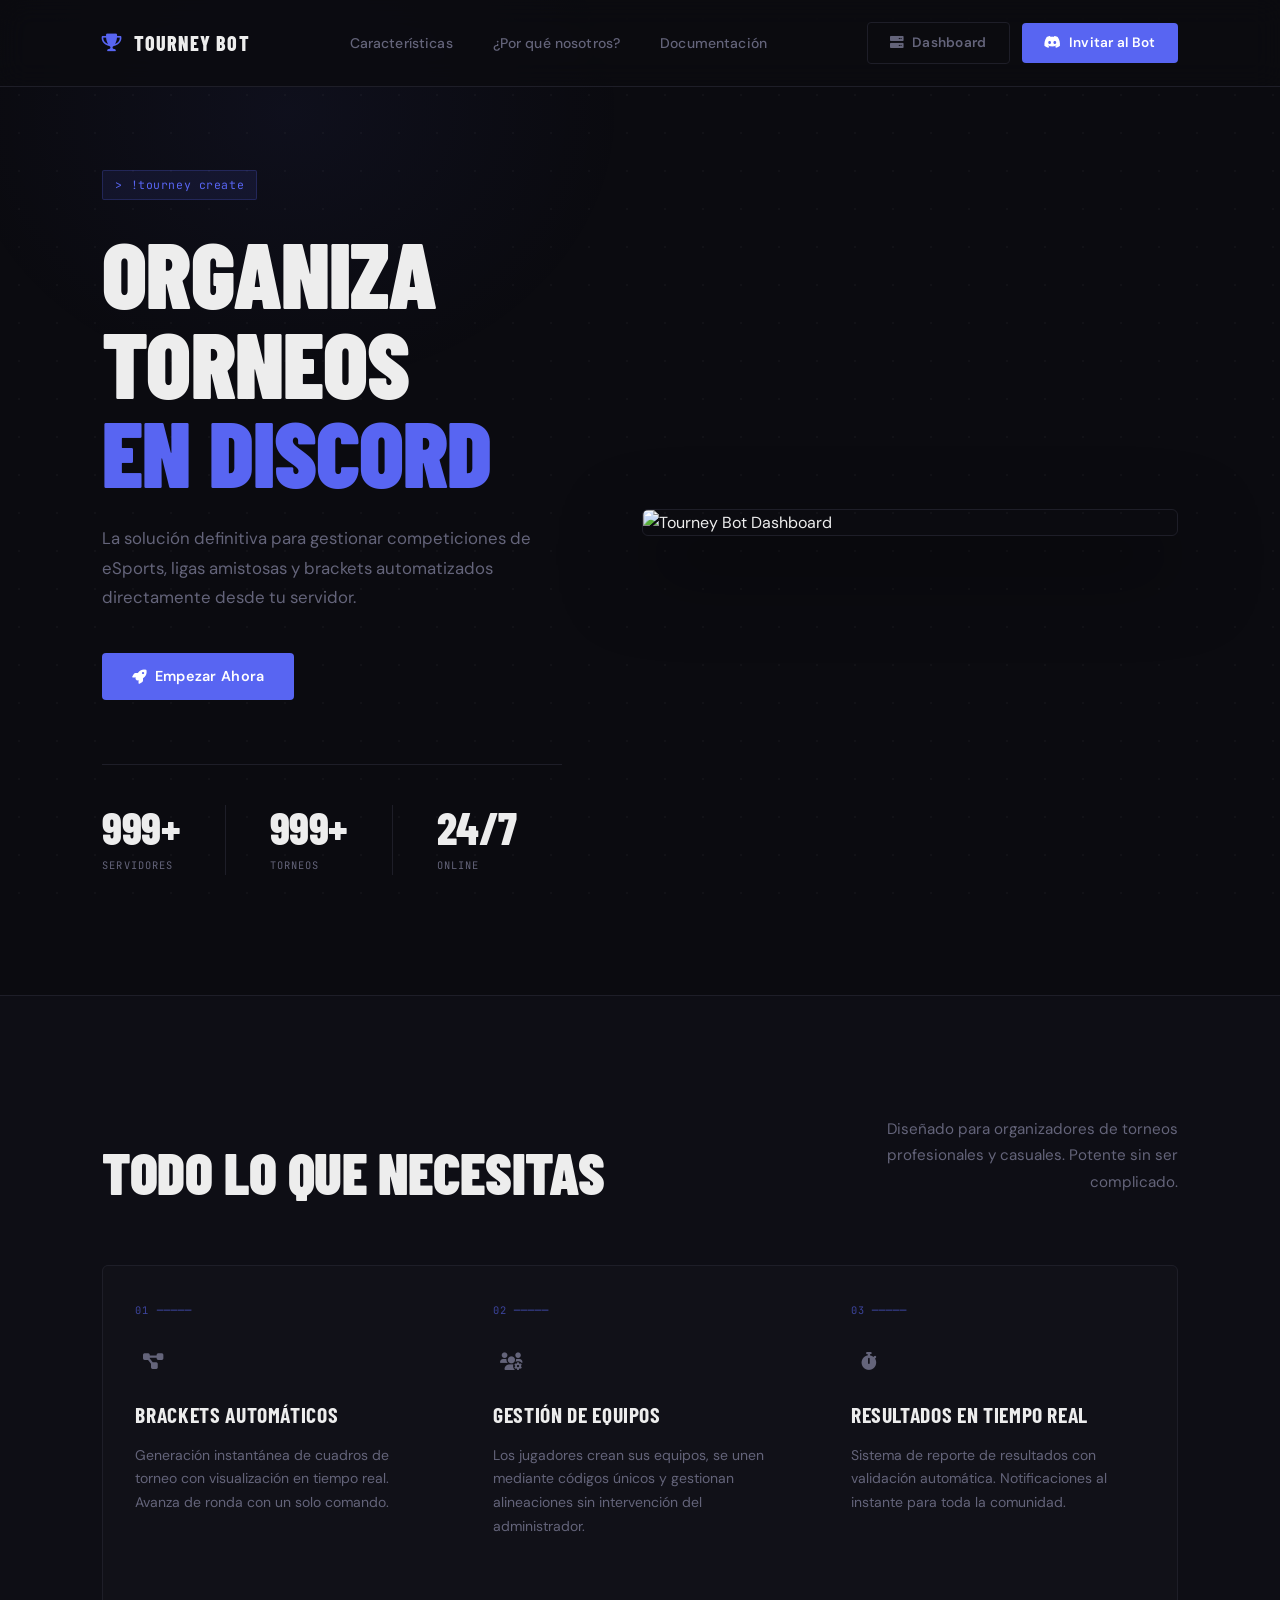
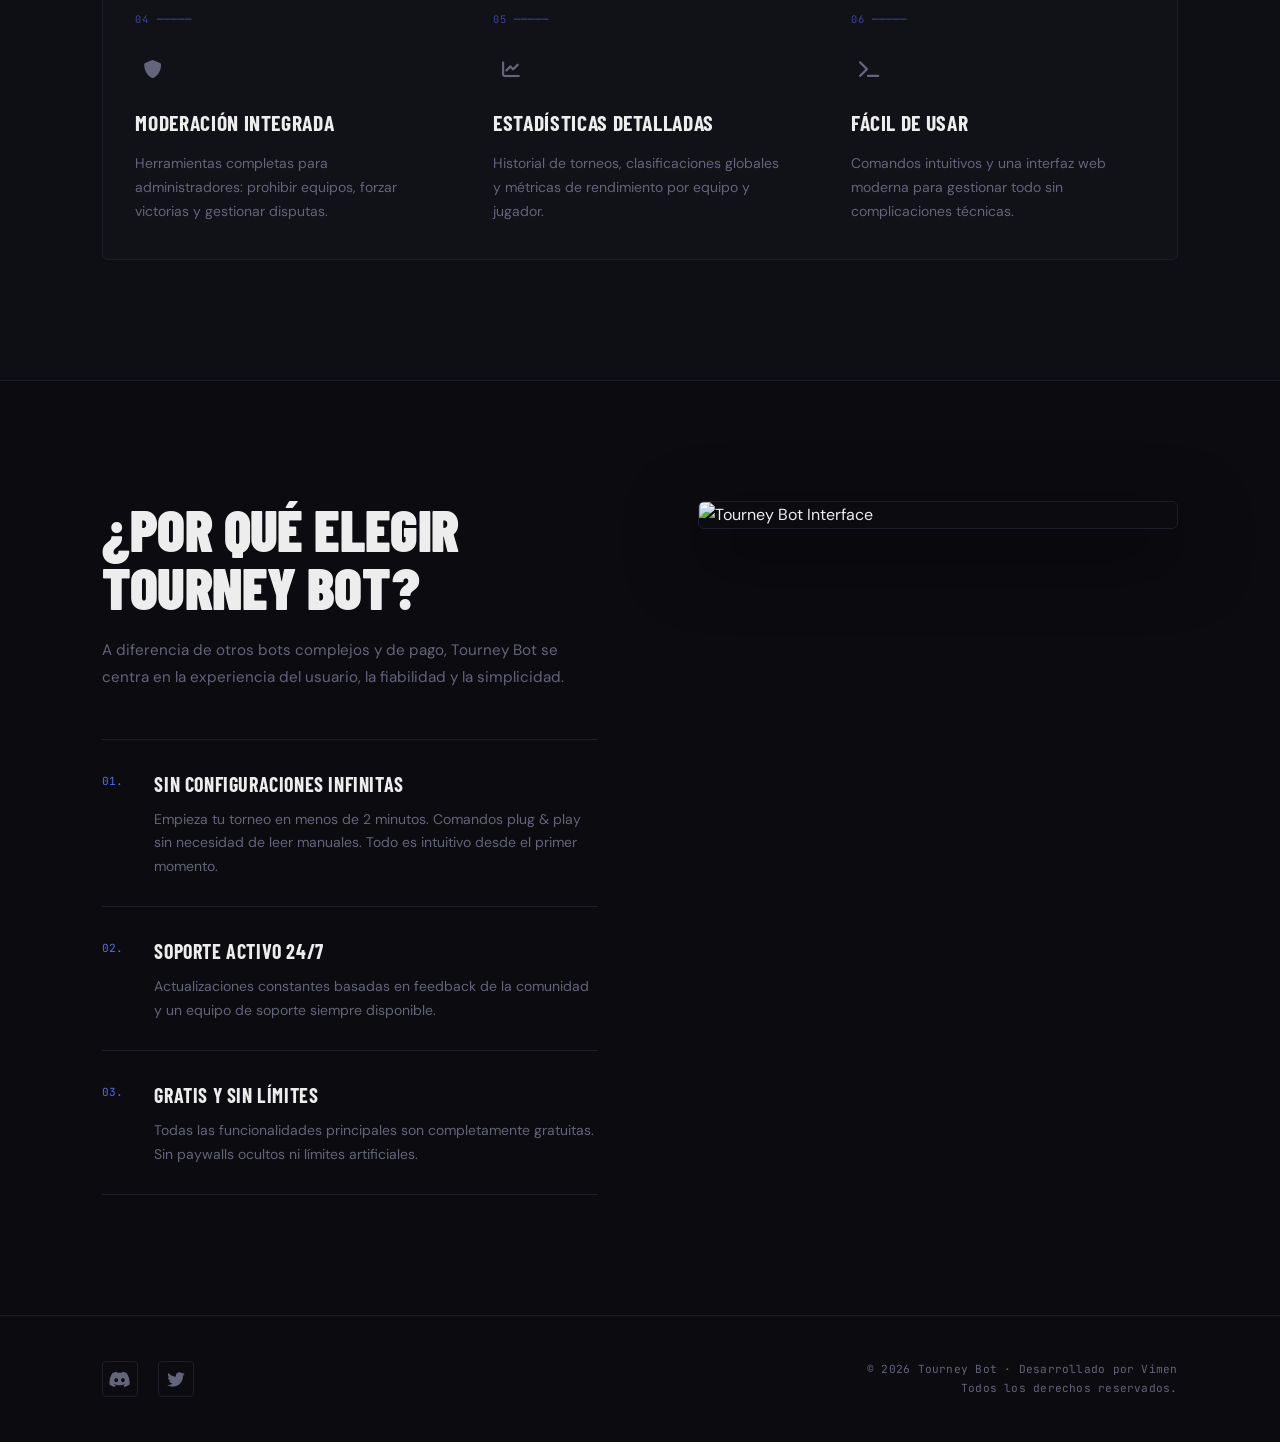
==== commit 0d82f3d8: "Update index UI: add Dashboard button, update images, and remove particles" ====
--- a/docLA/index.html
+++ b/docLA/index.html
@@ -80,7 +80,11 @@
         <a href="#why-us">¿Por qué nosotros?</a>
         <a href="/docs">Documentación</a>
       </div>
-      <div id="nav-actions" style="display: flex; align-items: center; gap: 16px">
+      <div id="nav-actions" style="display: flex; align-items: center; gap: 12px">
+        <a href="/dashboard" class="cta-btn btn-secondary">
+          <i class="fas fa-server"></i>
+          Dashboard
+        </a>
         <a
           href="https://discord.com/oauth2/authorize?client_id=1448450835213189191"
           class="cta-btn"
@@ -126,7 +130,7 @@
       </div>
       <img
         class="hero-card"
-        src="/img/imageWeb.png"
+        src="/img/descarga.png"
         alt="Tourney Bot Dashboard"
         loading="lazy"
       />
@@ -253,7 +257,7 @@
         </div>
       </div>
       <img
-        src="/img/imgServer.png"
+        src="/img/descarga (1).png"
         alt="Tourney Bot Interface"
         loading="lazy"
         class="why-visual fade-in"
--- a/docLA/css/index.css
+++ b/docLA/css/index.css
@@ -568,6 +568,7 @@
     height: 36px;
     border: 1px solid var(--border);
     border-radius: 4px;
+    text-decoration: none;
 }
 
 .social-links a:hover {
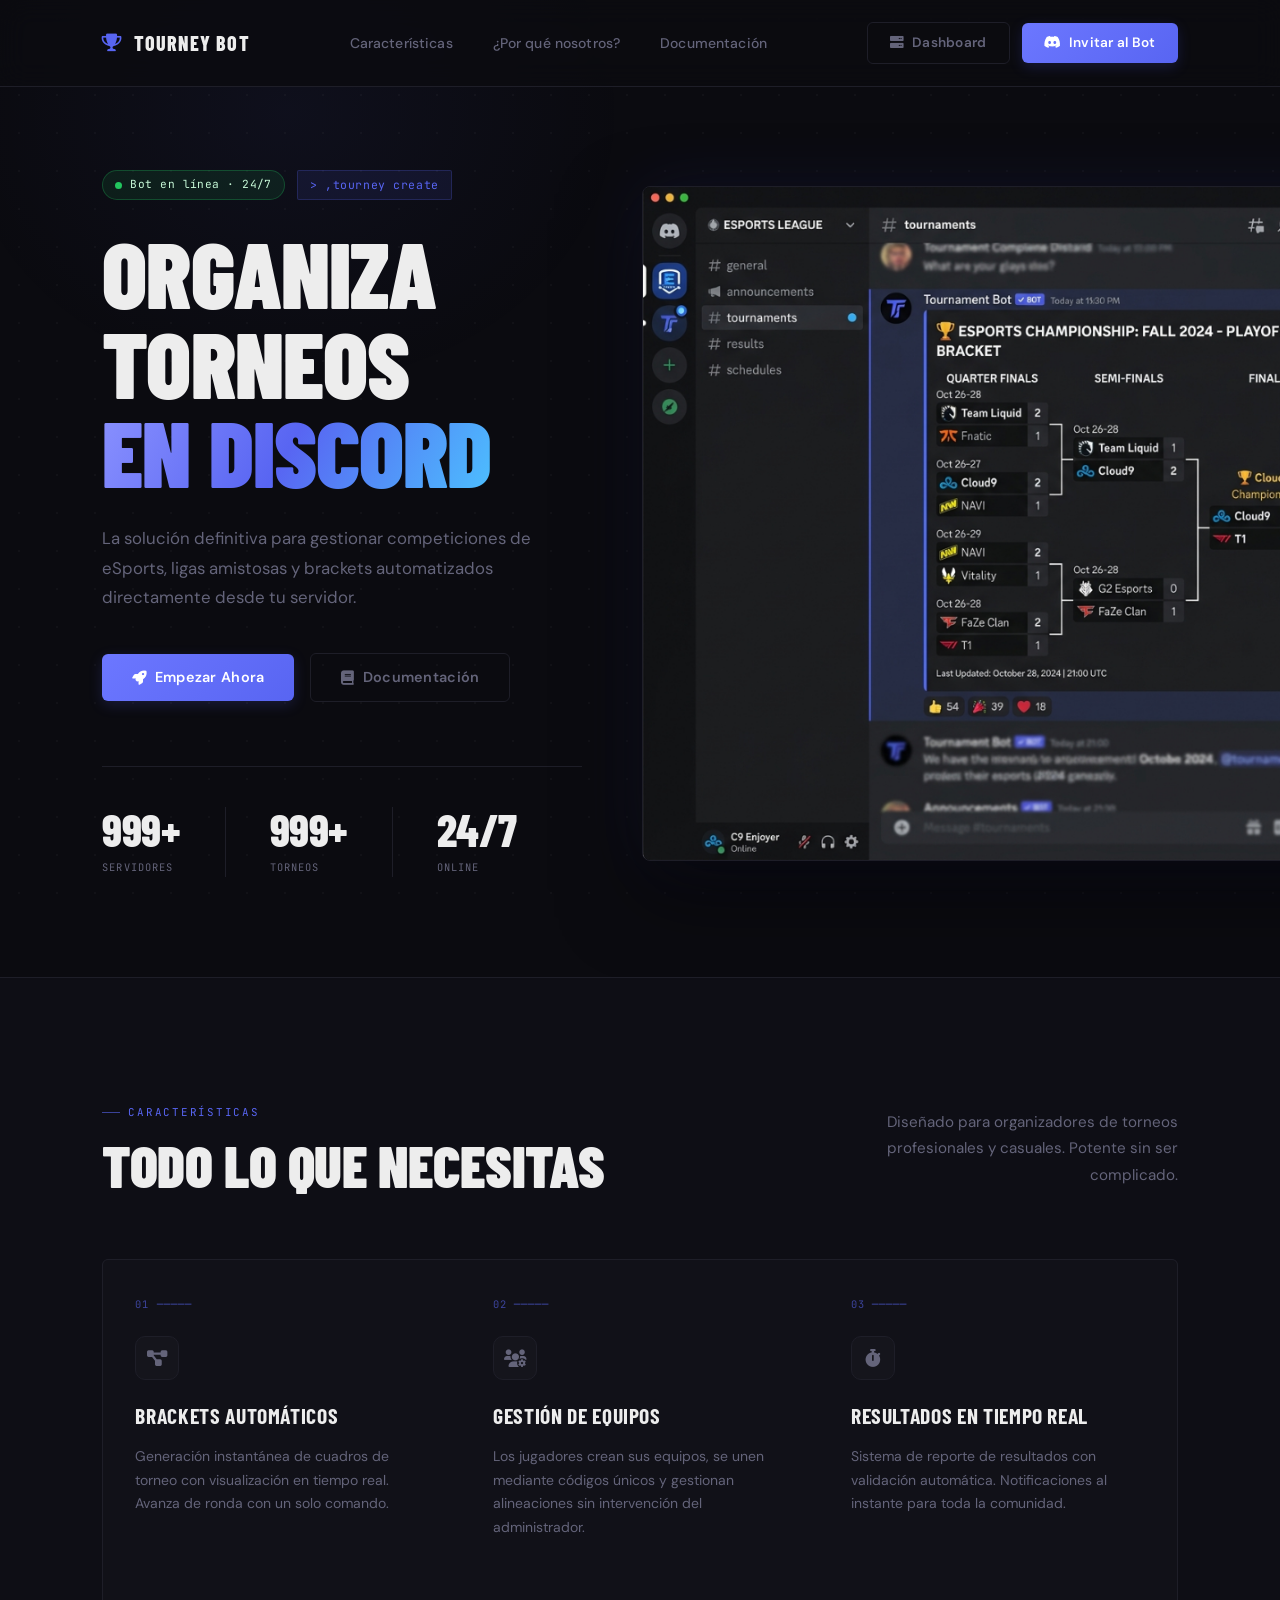
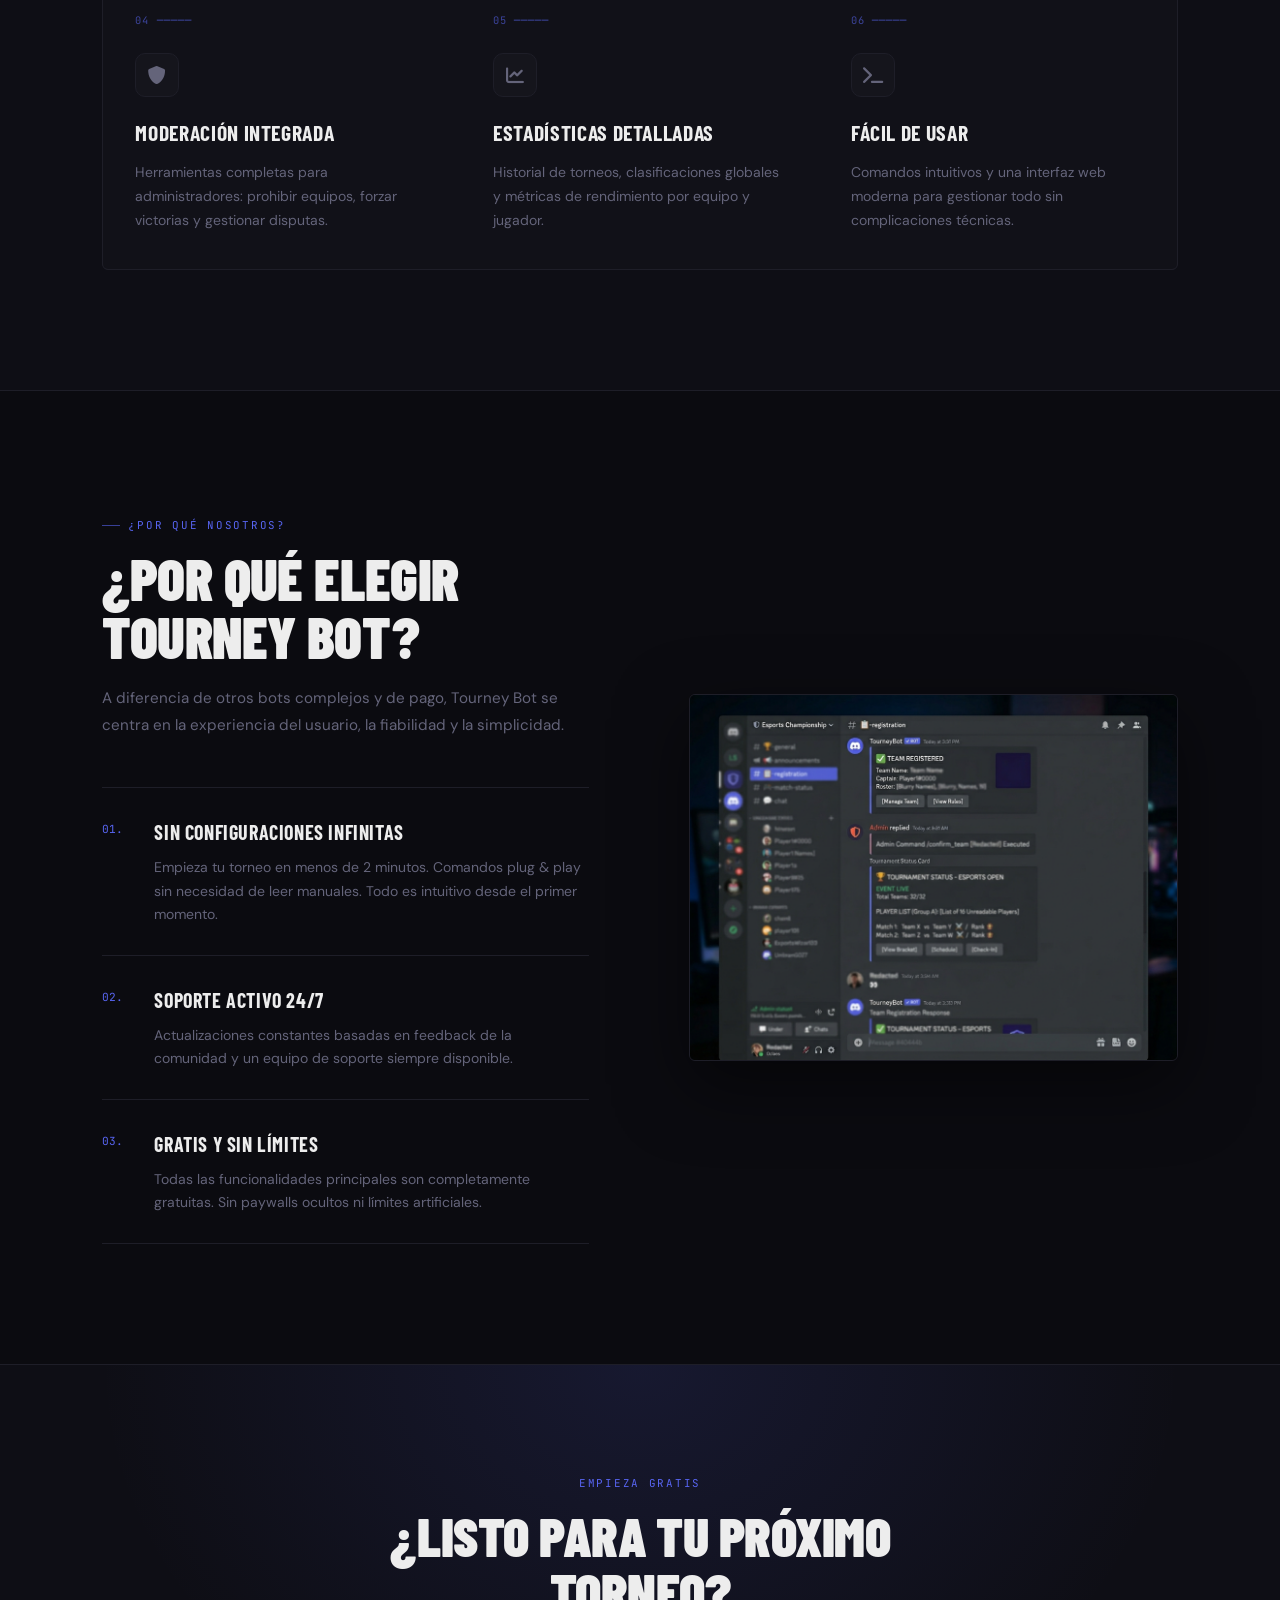
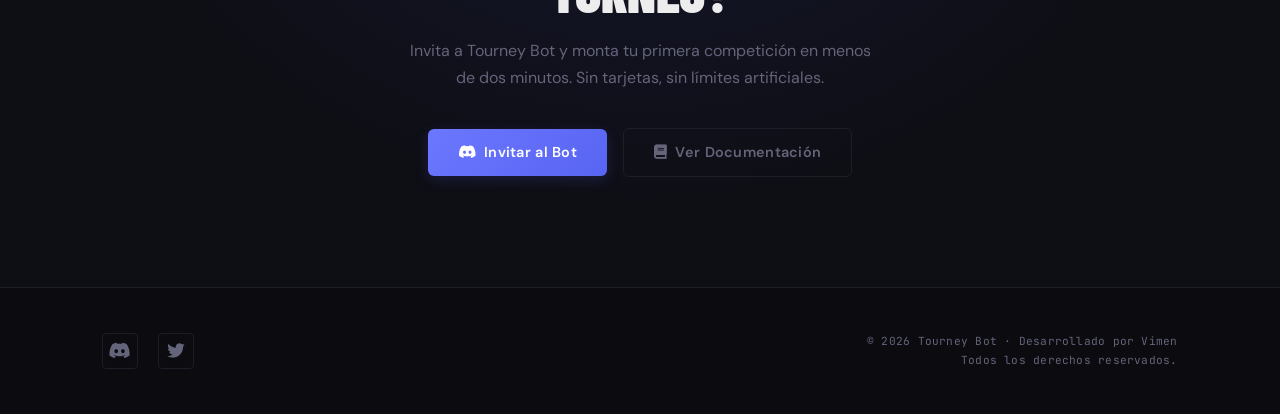
==== commit 9bb9e8eb: "feat: rediseno de landing, docs completas, playing role en web y correcciones Web / Landing: - Mejor" ====
--- a/docLA/index.html
+++ b/docLA/index.html
@@ -101,7 +101,10 @@
     <!-- Hero Section -->
     <section class="hero">
       <div class="hero-content">
-        <span class="cmd-tag">&gt; !tourney create</span>
+        <div class="hero-kickers">
+          <span class="status-pill"><span class="status-dot"></span> Bot en línea · 24/7</span>
+          <span class="cmd-tag">&gt; ,tourney create</span>
+        </div>
         <h1>Organiza<br>Torneos<br><span class="accent">en Discord</span></h1>
         <p>
           La solución definitiva para gestionar competiciones de eSports, ligas
@@ -112,6 +115,10 @@
             <i class="fas fa-rocket"></i>
             Empezar Ahora
           </a>
+          <a href="/docs" class="cta-btn btn-secondary btn-large">
+            <i class="fas fa-book"></i>
+            Documentación
+          </a>
         </div>
         <div class="hero-stats">
           <div class="stat-item">
@@ -139,7 +146,10 @@
     <!-- Features Section -->
     <section id="features" class="features">
       <div class="section-header fade-in">
-        <h2>Todo lo que necesitas</h2>
+        <div class="section-heading">
+          <span class="kicker">Características</span>
+          <h2>Todo lo que necesitas</h2>
+        </div>
         <p>
           Diseñado para organizadores de torneos profesionales y casuales.
           Potente sin ser complicado.
@@ -218,6 +228,7 @@
     <!-- Why Us Section -->
     <section id="why-us" class="why-us">
       <div class="why-content fade-in">
+        <span class="kicker">¿Por qué nosotros?</span>
         <h2>¿Por qué elegir Tourney Bot?</h2>
         <p>
           A diferencia de otros bots complejos y de pago, Tourney Bot se centra
@@ -264,6 +275,31 @@
       />
     </section>
 
+    <!-- CTA Band -->
+    <section class="cta-band">
+      <div class="cta-band-inner fade-in">
+        <span class="kicker">Empieza gratis</span>
+        <h2>¿Listo para tu próximo torneo?</h2>
+        <p>
+          Invita a Tourney Bot y monta tu primera competición en menos de dos
+          minutos. Sin tarjetas, sin límites artificiales.
+        </p>
+        <div class="hero-buttons" style="justify-content: center">
+          <a
+            href="https://discord.com/oauth2/authorize?client_id=1448450835213189191"
+            class="cta-btn btn-large"
+          >
+            <i class="fab fa-discord"></i>
+            Invitar al Bot
+          </a>
+          <a href="/docs" class="cta-btn btn-secondary btn-large">
+            <i class="fas fa-book"></i>
+            Ver Documentación
+          </a>
+        </div>
+      </div>
+    </section>
+
     <!-- Footer -->
     <footer>
       <div class="social-links">
--- a/docLA/css/index.css
+++ b/docLA/css/index.css
@@ -126,17 +126,17 @@
     font-family: 'DM Sans', sans-serif;
     font-weight: 600;
     font-size: 0.85rem;
-    background: var(--accent);
+    background: linear-gradient(135deg, #6c77ff 0%, var(--accent) 100%);
     color: #fff;
     padding: 9px 22px;
-    border-radius: 4px;
+    border-radius: 6px;
     text-decoration: none;
     letter-spacing: 0.02em;
     display: inline-flex;
     align-items: center;
     gap: 8px;
-    transition: background 0.2s, transform 0.15s;
-    box-shadow: none;
+    transition: background 0.2s, transform 0.15s, box-shadow 0.2s;
+    box-shadow: 0 4px 14px rgba(88, 101, 242, 0.18);
     overflow: visible;
     position: static;
 }
@@ -144,26 +144,26 @@
 .cta-btn::before { display: none; }
 
 .cta-btn:hover {
-    background: var(--accent-hover);
-    transform: translateY(-1px);
-    box-shadow: none;
+    background: linear-gradient(135deg, #5b67f0 0%, var(--accent-hover) 100%);
+    transform: translateY(-2px);
+    box-shadow: 0 8px 26px rgba(88, 101, 242, 0.35);
 }
 
 /* ─── HERO ────────────────────────────────────── */
 
 .hero {
-    padding: 170px 8% 120px;
-    display: flex;
-    align-items: center;
-    justify-content: space-between;
-    gap: 80px;
+    padding: 170px 8% 100px;
+    display: flex;
+    align-items: center;
+    gap: 60px;
     min-height: 100vh;
     position: relative;
     z-index: 1;
+    overflow: hidden;
 }
 
 .hero-content {
-    max-width: 560px;
+    flex: 0 0 480px;
     animation: none;
 }
 
@@ -197,8 +197,11 @@
 }
 
 .hero h1 .accent {
-    color: var(--accent);
-    -webkit-text-fill-color: var(--accent);
+    background: linear-gradient(120deg, #8b92ff 0%, var(--accent) 48%, #4cc2ff 100%);
+    -webkit-background-clip: text;
+    background-clip: text;
+    -webkit-text-fill-color: transparent;
+    color: transparent;
 }
 
 @keyframes heroIn {
@@ -230,12 +233,14 @@
     border: 1px solid var(--border);
     color: var(--text-secondary);
     backdrop-filter: none;
+    box-shadow: none;
 }
 
 .btn-secondary:hover {
     background: rgba(255,255,255,0.04);
     border-color: rgba(255,255,255,0.15);
     color: var(--text-primary);
+    box-shadow: none;
 }
 
 .hero-stats {
@@ -286,17 +291,17 @@
 /* Hero image — clean, no rotating overlay */
 .hero-card {
     flex: 1;
-    max-width: 560px;
-    border-radius: 6px;
+    width: 100%;
+    max-width: 900px;
+    align-self: center;
+    object-fit: contain;
+    border-radius: 8px;
     border: 1px solid var(--border);
-    box-shadow: 0 32px 80px rgba(0, 0, 0, 0.55);
+    box-shadow: 0 32px 80px rgba(0, 0, 0, 0.5);
     display: block;
-    object-fit: cover;
-    margin-left: 0;
-    /* Kill old styles */
     background: none;
     backdrop-filter: none;
-    min-height: unset;
+    height: auto;
     animation: heroIn 0.7s cubic-bezier(0.22, 1, 0.36, 1) 0.18s both;
 }
 
@@ -521,15 +526,18 @@
 /* Why-us image */
 .why-visual {
     flex: 1;
-    max-width: 480px;
+    min-width: 0;
+    width: 100%;
+    max-width: 700px;
     border-radius: 6px;
     border: 1px solid var(--border);
     box-shadow: 0 24px 70px rgba(0, 0, 0, 0.5);
     display: block;
     background: transparent;
     backdrop-filter: none;
-    min-height: unset;
-    object-fit: cover;
+    object-fit: contain;
+    align-self: center;
+    height: auto;
     margin-top: 0 !important;
 }
 
@@ -602,6 +610,155 @@
 
 .mobile-menu-btn:hover { border-color: rgba(255,255,255,0.2); }
 
+/* ─── AESTHETIC ENHANCEMENTS ──────────────────── */
+
+/* Hero kicker row (status pill + command badge) */
+.hero-kickers {
+    display: flex;
+    align-items: center;
+    flex-wrap: wrap;
+    gap: 12px;
+    margin-bottom: 28px;
+    animation: heroIn 0.7s cubic-bezier(0.22, 1, 0.36, 1) both;
+}
+
+.hero-kickers .cmd-tag { margin-bottom: 0; }
+
+/* Live status pill with pulsing dot */
+.status-pill {
+    display: inline-flex;
+    align-items: center;
+    gap: 8px;
+    font-family: 'JetBrains Mono', monospace;
+    font-size: 0.7rem;
+    letter-spacing: 0.04em;
+    color: #c7f9d8;
+    background: rgba(34, 197, 94, 0.1);
+    border: 1px solid rgba(34, 197, 94, 0.28);
+    padding: 5px 12px;
+    border-radius: 100px;
+}
+
+.status-dot {
+    width: 7px;
+    height: 7px;
+    border-radius: 50%;
+    background: var(--success);
+    box-shadow: 0 0 0 0 rgba(34, 197, 94, 0.6);
+    animation: pulseDot 2s infinite;
+}
+
+@keyframes pulseDot {
+    0%   { box-shadow: 0 0 0 0 rgba(34, 197, 94, 0.55); }
+    70%  { box-shadow: 0 0 0 7px rgba(34, 197, 94, 0); }
+    100% { box-shadow: 0 0 0 0 rgba(34, 197, 94, 0); }
+}
+
+/* Monospace section kicker label */
+.kicker {
+    display: inline-block;
+    font-family: 'JetBrains Mono', monospace;
+    font-size: 0.68rem;
+    text-transform: uppercase;
+    letter-spacing: 0.16em;
+    color: var(--accent);
+    margin-bottom: 16px;
+    position: relative;
+    padding-left: 26px;
+}
+
+.kicker::before {
+    content: '';
+    position: absolute;
+    left: 0;
+    top: 50%;
+    width: 18px;
+    height: 1px;
+    background: var(--accent);
+    opacity: 0.6;
+}
+
+.section-heading { flex-shrink: 0; }
+.section-heading h2 { margin: 0; }
+
+/* Subtle accent glow behind the hero image */
+.hero-card {
+    box-shadow: 0 32px 80px rgba(0, 0, 0, 0.5),
+                0 0 70px rgba(88, 101, 242, 0.1);
+}
+
+/* Feature card: reveal accent top line + icon box */
+.feature-card::after {
+    content: '';
+    position: absolute;
+    top: 0;
+    left: 0;
+    right: 0;
+    height: 2px;
+    background: linear-gradient(90deg, var(--accent), transparent 80%);
+    transform: scaleX(0);
+    transform-origin: left;
+    transition: transform 0.35s ease;
+}
+
+.feature-card:hover::after { transform: scaleX(1); }
+
+.feature-icon {
+    width: 44px;
+    height: 44px;
+    border: 1px solid var(--border);
+    border-radius: 10px;
+    background: rgba(255, 255, 255, 0.015);
+    transition: color 0.2s, border-color 0.2s, background 0.2s;
+}
+
+.feature-card:hover .feature-icon {
+    border-color: rgba(88, 101, 242, 0.4);
+    background: rgba(88, 101, 242, 0.08);
+}
+
+/* CTA band before footer */
+.cta-band {
+    padding: 110px 8%;
+    position: relative;
+    z-index: 1;
+    border-top: 1px solid var(--border);
+    background:
+        radial-gradient(ellipse at 50% 0%, rgba(88, 101, 242, 0.12) 0%, transparent 60%),
+        var(--bg-secondary);
+    text-align: center;
+}
+
+.cta-band-inner {
+    max-width: 640px;
+    margin: 0 auto;
+    display: flex;
+    flex-direction: column;
+    align-items: center;
+}
+
+.cta-band .kicker { padding-left: 0; }
+.cta-band .kicker::before { display: none; }
+
+.cta-band h2 {
+    font-family: 'Barlow Condensed', sans-serif;
+    font-size: 3.4rem;
+    font-weight: 900;
+    text-transform: uppercase;
+    letter-spacing: -0.01em;
+    line-height: 1.02;
+    color: var(--text-primary);
+    margin-bottom: 18px;
+}
+
+.cta-band p {
+    color: var(--text-secondary);
+    font-size: 1rem;
+    line-height: 1.7;
+    max-width: 480px;
+    margin-bottom: 36px;
+}
+
 /* ─── RESPONSIVE ──────────────────────────────── */
 
 @media (max-width: 1200px) {
@@ -617,15 +774,20 @@
 
     .hero {
         flex-direction: column;
-        padding-top: 140px;
-        gap: 60px;
+        padding: 140px 6% 80px;
+        gap: 48px;
+        overflow: visible;
     }
+
+    .hero-content { flex: none; width: 100%; }
 
     .hero h1 { font-size: 4rem; }
     .hero-card {
-        max-width: 100%;
         width: 100%;
-        margin-left: 0;
+        max-width: none;
+        border-radius: 6px;
+        border: 1px solid var(--border);
+        align-self: auto;
     }
 
     .section-header {
@@ -661,8 +823,11 @@
     .hero p { font-size: 1rem; }
     .section-header h2,
     .why-content h2 { font-size: 2.4rem; }
+    .cta-band { padding: 80px 6%; }
+    .cta-band h2 { font-size: 2.4rem; }
     .features-grid { grid-template-columns: 1fr; }
     .hero-buttons { flex-direction: column; align-items: flex-start; }
+    .cta-band .hero-buttons { align-items: stretch; }
     .btn-large { width: 100%; justify-content: center; }
 }
 
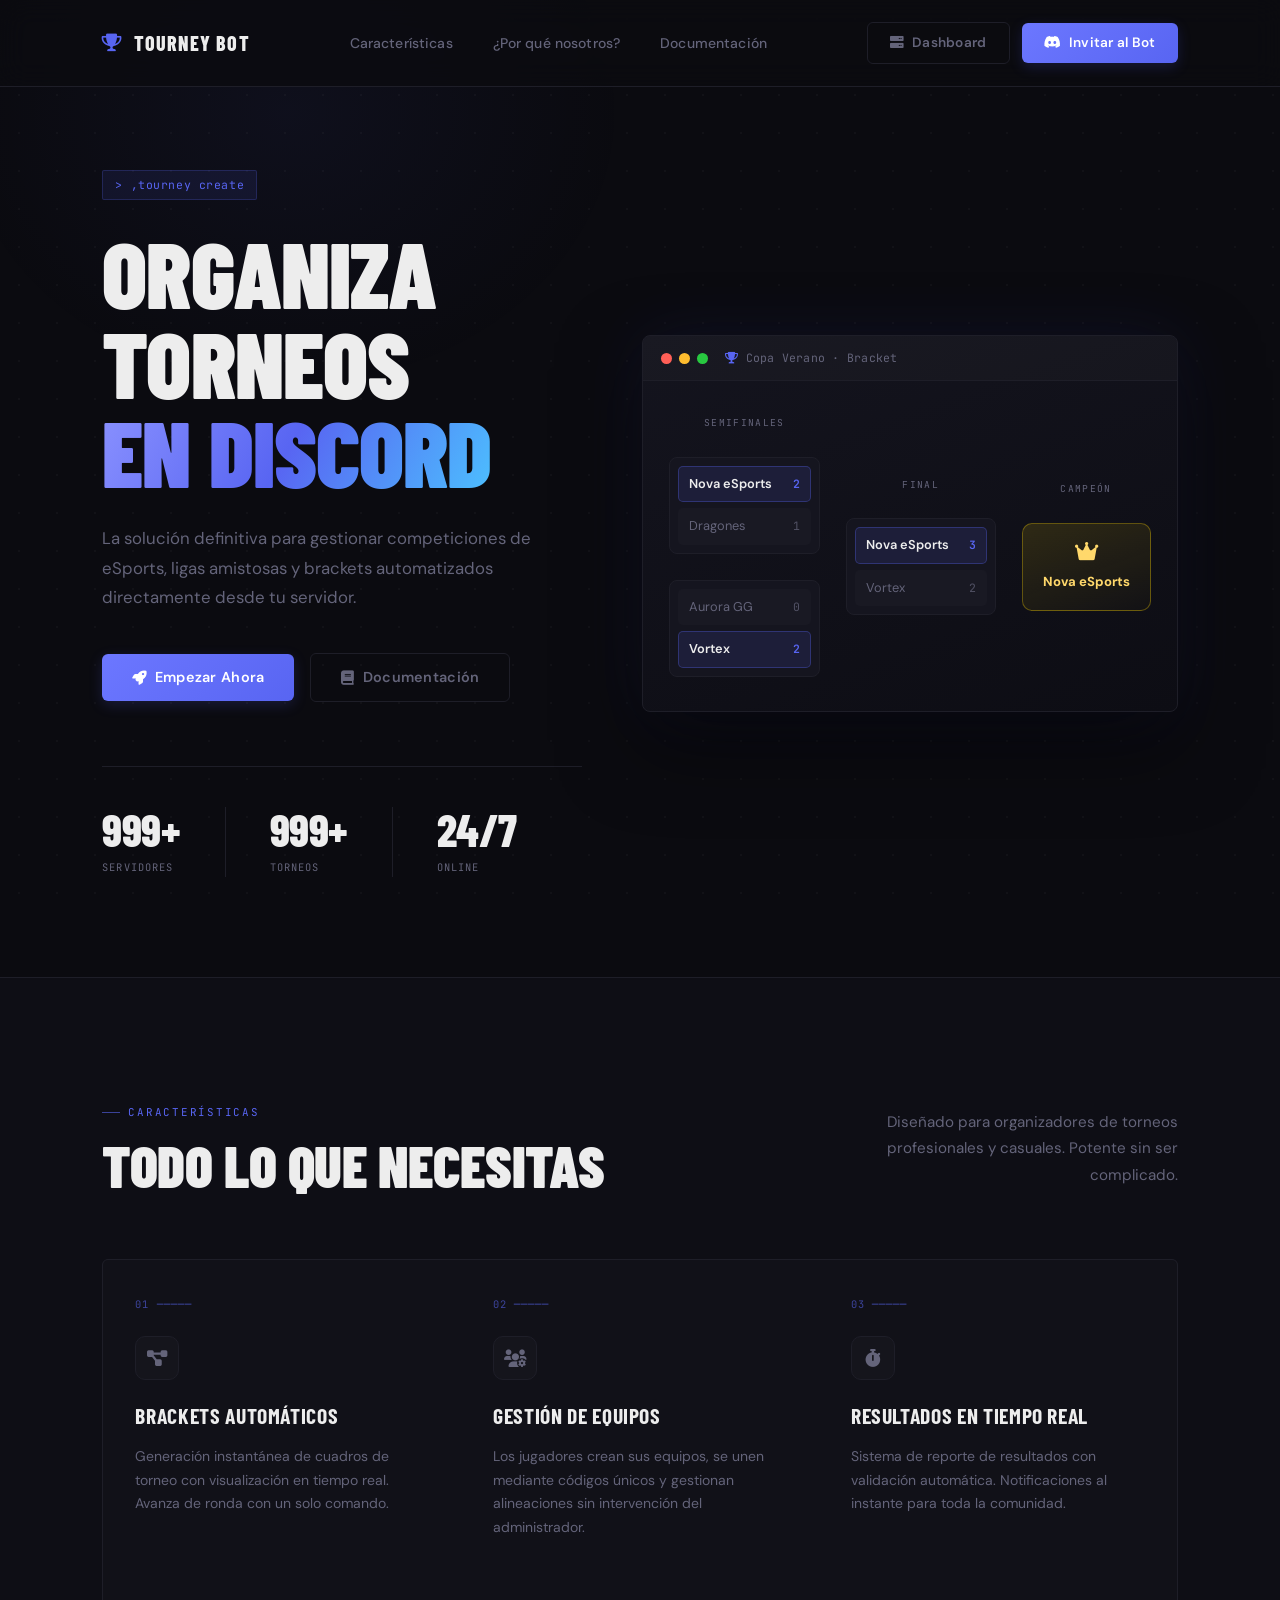
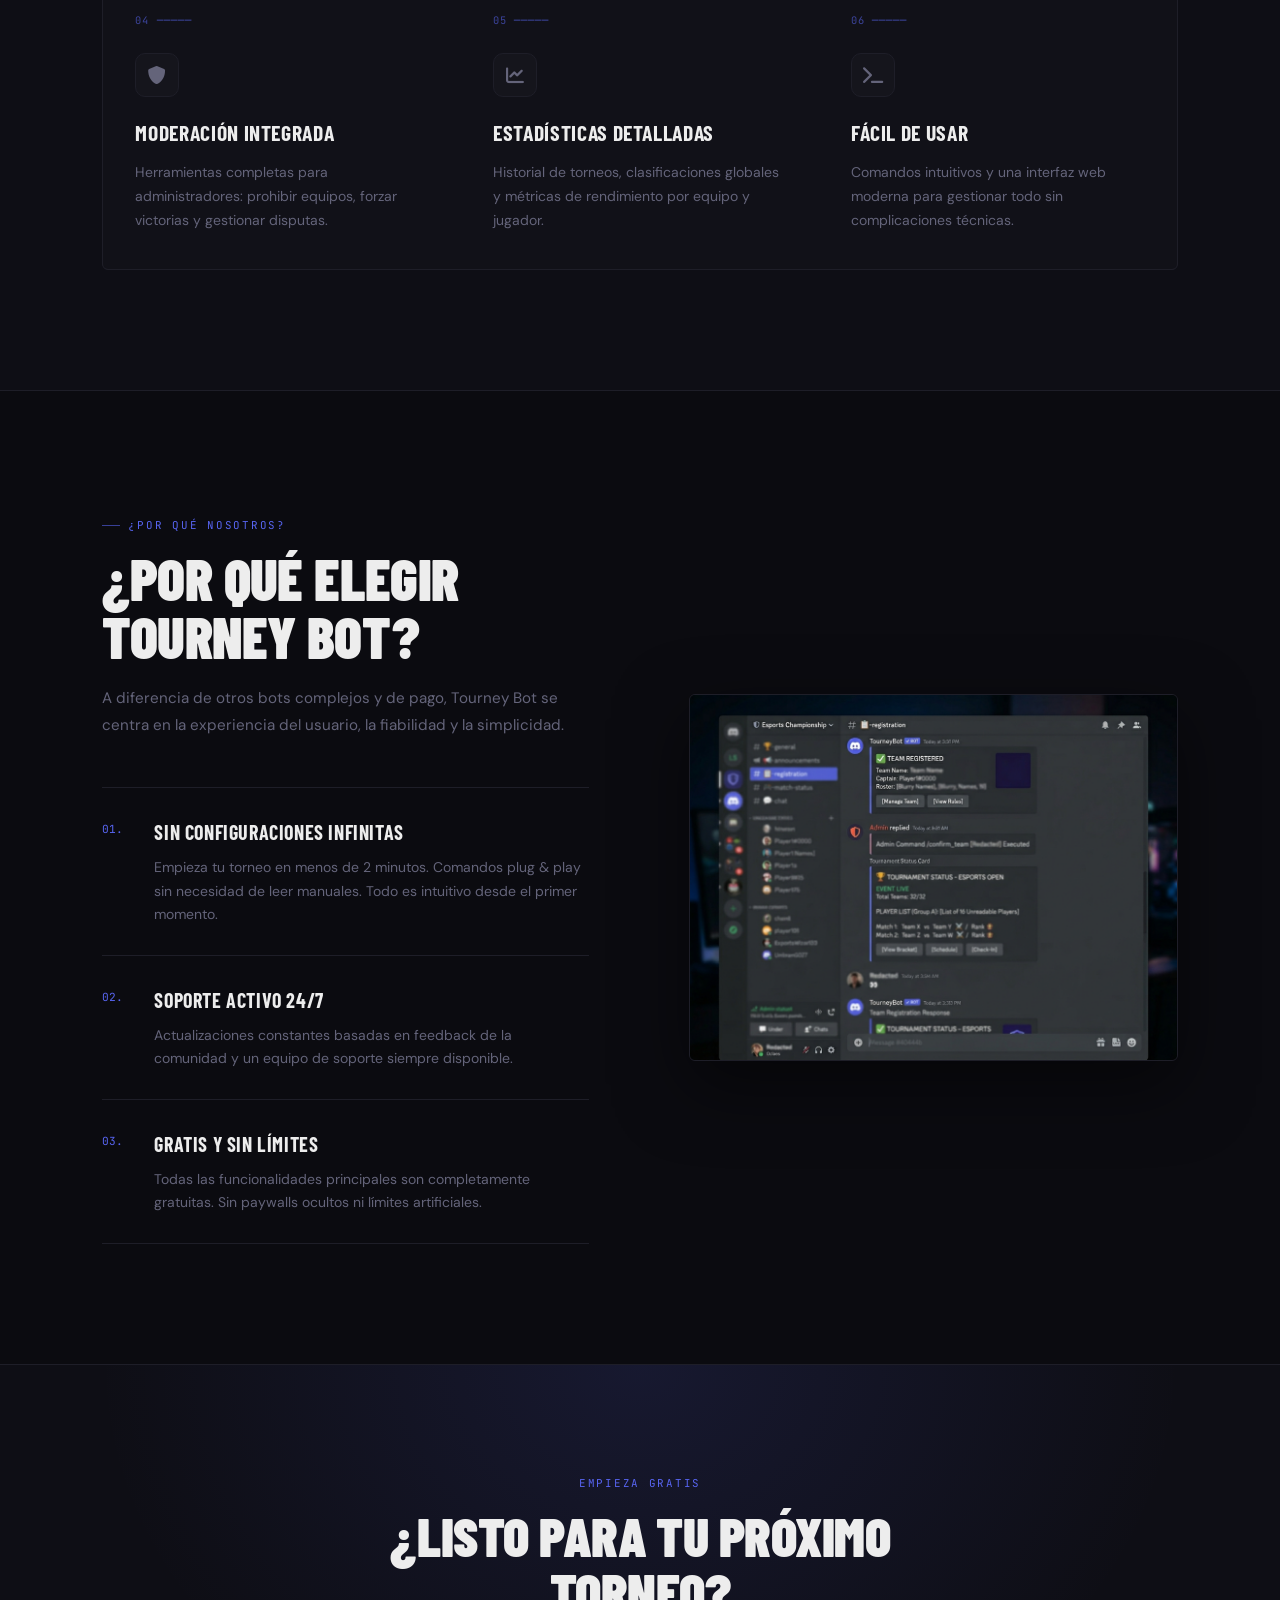
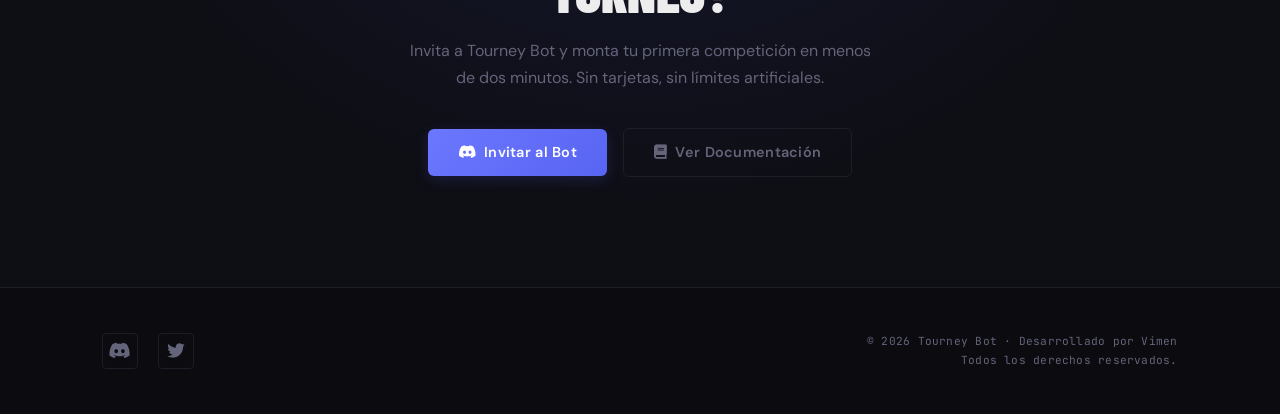
==== commit c02b484c: "feat(web): maqueta de bracket en landing, bracket desde BD y control de inscripciones Landing: - Eli" ====
--- a/docLA/index.html
+++ b/docLA/index.html
@@ -102,7 +102,6 @@
     <section class="hero">
       <div class="hero-content">
         <div class="hero-kickers">
-          <span class="status-pill"><span class="status-dot"></span> Bot en línea · 24/7</span>
           <span class="cmd-tag">&gt; ,tourney create</span>
         </div>
         <h1>Organiza<br>Torneos<br><span class="accent">en Discord</span></h1>
@@ -135,12 +134,44 @@
           </div>
         </div>
       </div>
-      <img
-        class="hero-card"
-        src="/img/descarga.png"
-        alt="Tourney Bot Dashboard"
-        loading="lazy"
-      />
+      <div class="hero-card hero-mockup" aria-hidden="true">
+        <div class="mockup-bar">
+          <span class="mockup-dot"></span>
+          <span class="mockup-dot"></span>
+          <span class="mockup-dot"></span>
+          <span class="mockup-bar-title"><i class="fas fa-trophy"></i> Copa Verano · Bracket</span>
+        </div>
+        <div class="mockup-bracket">
+          <!-- Semifinales -->
+          <div class="bracket-round">
+            <span class="bracket-round-label">Semifinales</span>
+            <div class="bracket-match">
+              <div class="bm-team win"><span>Nova eSports</span><span class="bm-score">2</span></div>
+              <div class="bm-team"><span>Dragones</span><span class="bm-score">1</span></div>
+            </div>
+            <div class="bracket-match">
+              <div class="bm-team"><span>Aurora GG</span><span class="bm-score">0</span></div>
+              <div class="bm-team win"><span>Vortex</span><span class="bm-score">2</span></div>
+            </div>
+          </div>
+          <!-- Final -->
+          <div class="bracket-round">
+            <span class="bracket-round-label">Final</span>
+            <div class="bracket-match">
+              <div class="bm-team win"><span>Nova eSports</span><span class="bm-score">3</span></div>
+              <div class="bm-team"><span>Vortex</span><span class="bm-score">2</span></div>
+            </div>
+          </div>
+          <!-- Campeón -->
+          <div class="bracket-round champion-col">
+            <span class="bracket-round-label">Campeón</span>
+            <div class="champion-card">
+              <i class="fas fa-crown"></i>
+              <span>Nova eSports</span>
+            </div>
+          </div>
+        </div>
+      </div>
     </section>
 
     <!-- Features Section -->
--- a/docLA/css/index.css
+++ b/docLA/css/index.css
@@ -624,35 +624,139 @@
 
 .hero-kickers .cmd-tag { margin-bottom: 0; }
 
-/* Live status pill with pulsing dot */
-.status-pill {
-    display: inline-flex;
+/* ─── HERO MOCKUP (bracket card) ──────────────── */
+
+.hero-mockup {
+    background: linear-gradient(160deg, #14141e 0%, #0d0d14 100%);
+    padding: 0;
+    overflow: hidden;
+    max-width: 600px;
+    align-self: center;
+    height: auto;
+}
+
+.mockup-bar {
+    display: flex;
+    align-items: center;
+    gap: 7px;
+    padding: 13px 18px;
+    border-bottom: 1px solid var(--border);
+    background: rgba(255, 255, 255, 0.02);
+}
+
+.mockup-dot {
+    width: 11px;
+    height: 11px;
+    border-radius: 50%;
+    background: #2a2a36;
+}
+
+.mockup-dot:nth-child(1) { background: #ff5f57; }
+.mockup-dot:nth-child(2) { background: #febc2e; }
+.mockup-dot:nth-child(3) { background: #28c840; }
+
+.mockup-bar-title {
+    margin-left: 10px;
+    font-family: 'JetBrains Mono', monospace;
+    font-size: 0.72rem;
+    color: var(--text-secondary);
+    letter-spacing: 0.02em;
+    display: flex;
+    align-items: center;
+    gap: 7px;
+}
+
+.mockup-bar-title i { color: var(--accent); }
+
+.mockup-bracket {
+    display: flex;
+    align-items: center;
+    gap: 26px;
+    padding: 34px 26px;
+}
+
+.bracket-round {
+    display: flex;
+    flex-direction: column;
+    justify-content: center;
+    gap: 26px;
+    flex: 1;
+    min-width: 0;
+}
+
+.bracket-round-label {
+    font-family: 'JetBrains Mono', monospace;
+    font-size: 0.6rem;
+    text-transform: uppercase;
+    letter-spacing: 0.14em;
+    color: var(--text-secondary);
+    text-align: center;
+}
+
+.bracket-match {
+    display: flex;
+    flex-direction: column;
+    gap: 6px;
+    background: #15151f;
+    border: 1px solid var(--border);
+    border-radius: 8px;
+    padding: 8px;
+}
+
+.bm-team {
+    display: flex;
+    align-items: center;
+    justify-content: space-between;
+    gap: 10px;
+    padding: 7px 10px;
+    border-radius: 5px;
+    font-size: 0.8rem;
+    color: var(--text-secondary);
+    background: rgba(255, 255, 255, 0.015);
+    border: 1px solid transparent;
+}
+
+.bm-team span:first-child {
+    white-space: nowrap;
+    overflow: hidden;
+    text-overflow: ellipsis;
+}
+
+.bm-team.win {
+    color: var(--text-primary);
+    background: rgba(88, 101, 242, 0.12);
+    border-color: rgba(88, 101, 242, 0.32);
+    font-weight: 600;
+}
+
+.bm-score {
+    font-family: 'JetBrains Mono', monospace;
+    font-size: 0.72rem;
+    opacity: 0.75;
+    flex-shrink: 0;
+}
+
+.bm-team.win .bm-score { color: var(--accent); opacity: 1; }
+
+.champion-col { flex: 0 0 auto; }
+
+.champion-card {
+    display: flex;
+    flex-direction: column;
     align-items: center;
     gap: 8px;
-    font-family: 'JetBrains Mono', monospace;
-    font-size: 0.7rem;
-    letter-spacing: 0.04em;
-    color: #c7f9d8;
-    background: rgba(34, 197, 94, 0.1);
-    border: 1px solid rgba(34, 197, 94, 0.28);
-    padding: 5px 12px;
-    border-radius: 100px;
-}
-
-.status-dot {
-    width: 7px;
-    height: 7px;
-    border-radius: 50%;
-    background: var(--success);
-    box-shadow: 0 0 0 0 rgba(34, 197, 94, 0.6);
-    animation: pulseDot 2s infinite;
-}
-
-@keyframes pulseDot {
-    0%   { box-shadow: 0 0 0 0 rgba(34, 197, 94, 0.55); }
-    70%  { box-shadow: 0 0 0 7px rgba(34, 197, 94, 0); }
-    100% { box-shadow: 0 0 0 0 rgba(34, 197, 94, 0); }
-}
+    padding: 18px 20px;
+    border-radius: 10px;
+    background: linear-gradient(160deg, rgba(255, 215, 0, 0.13), rgba(255, 215, 0, 0.02));
+    border: 1px solid rgba(255, 215, 0, 0.32);
+    color: #ffd86b;
+    font-weight: 700;
+    font-size: 0.82rem;
+    text-align: center;
+    white-space: nowrap;
+}
+
+.champion-card i { font-size: 1.3rem; }
 
 /* Monospace section kicker label */
 .kicker {
@@ -825,6 +929,9 @@
     .why-content h2 { font-size: 2.4rem; }
     .cta-band { padding: 80px 6%; }
     .cta-band h2 { font-size: 2.4rem; }
+    .mockup-bracket { gap: 14px; padding: 22px 14px; }
+    .bracket-round { gap: 16px; }
+    .champion-col { display: none; }
     .features-grid { grid-template-columns: 1fr; }
     .hero-buttons { flex-direction: column; align-items: flex-start; }
     .cta-band .hero-buttons { align-items: stretch; }
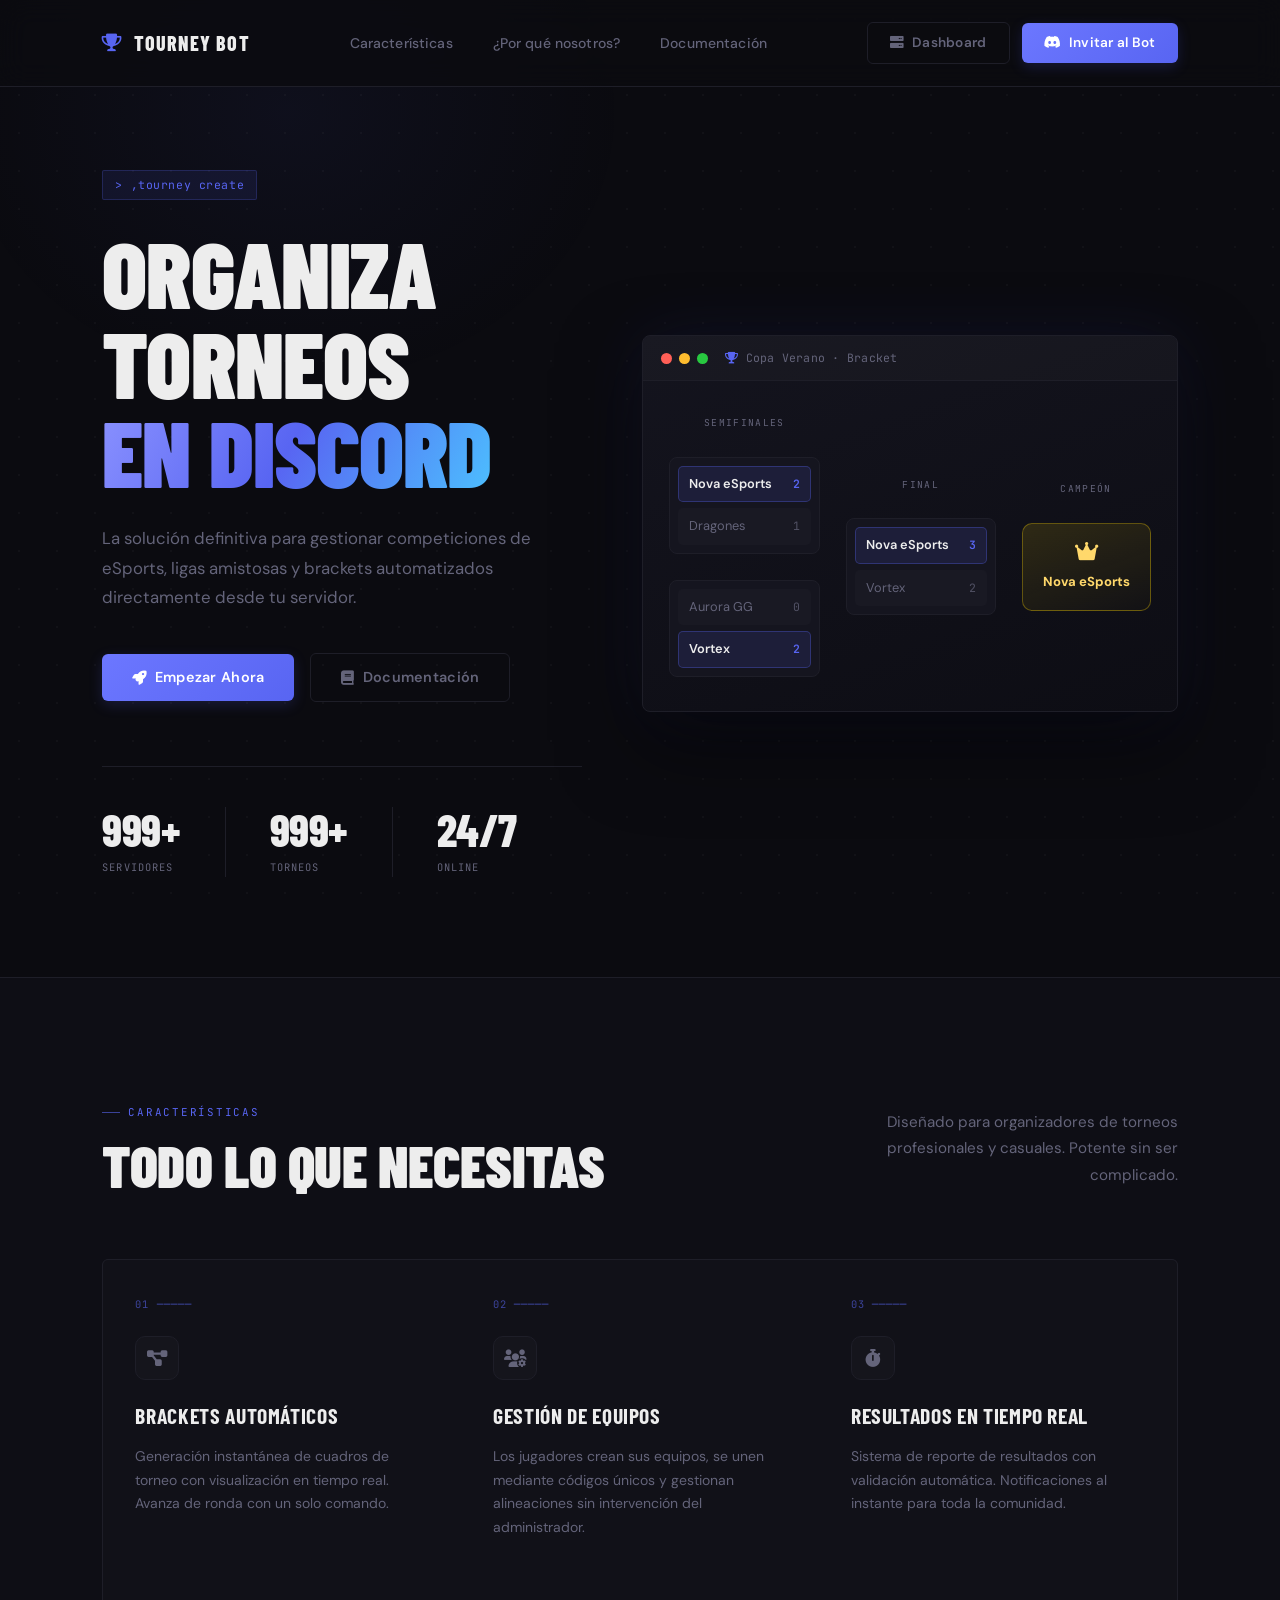
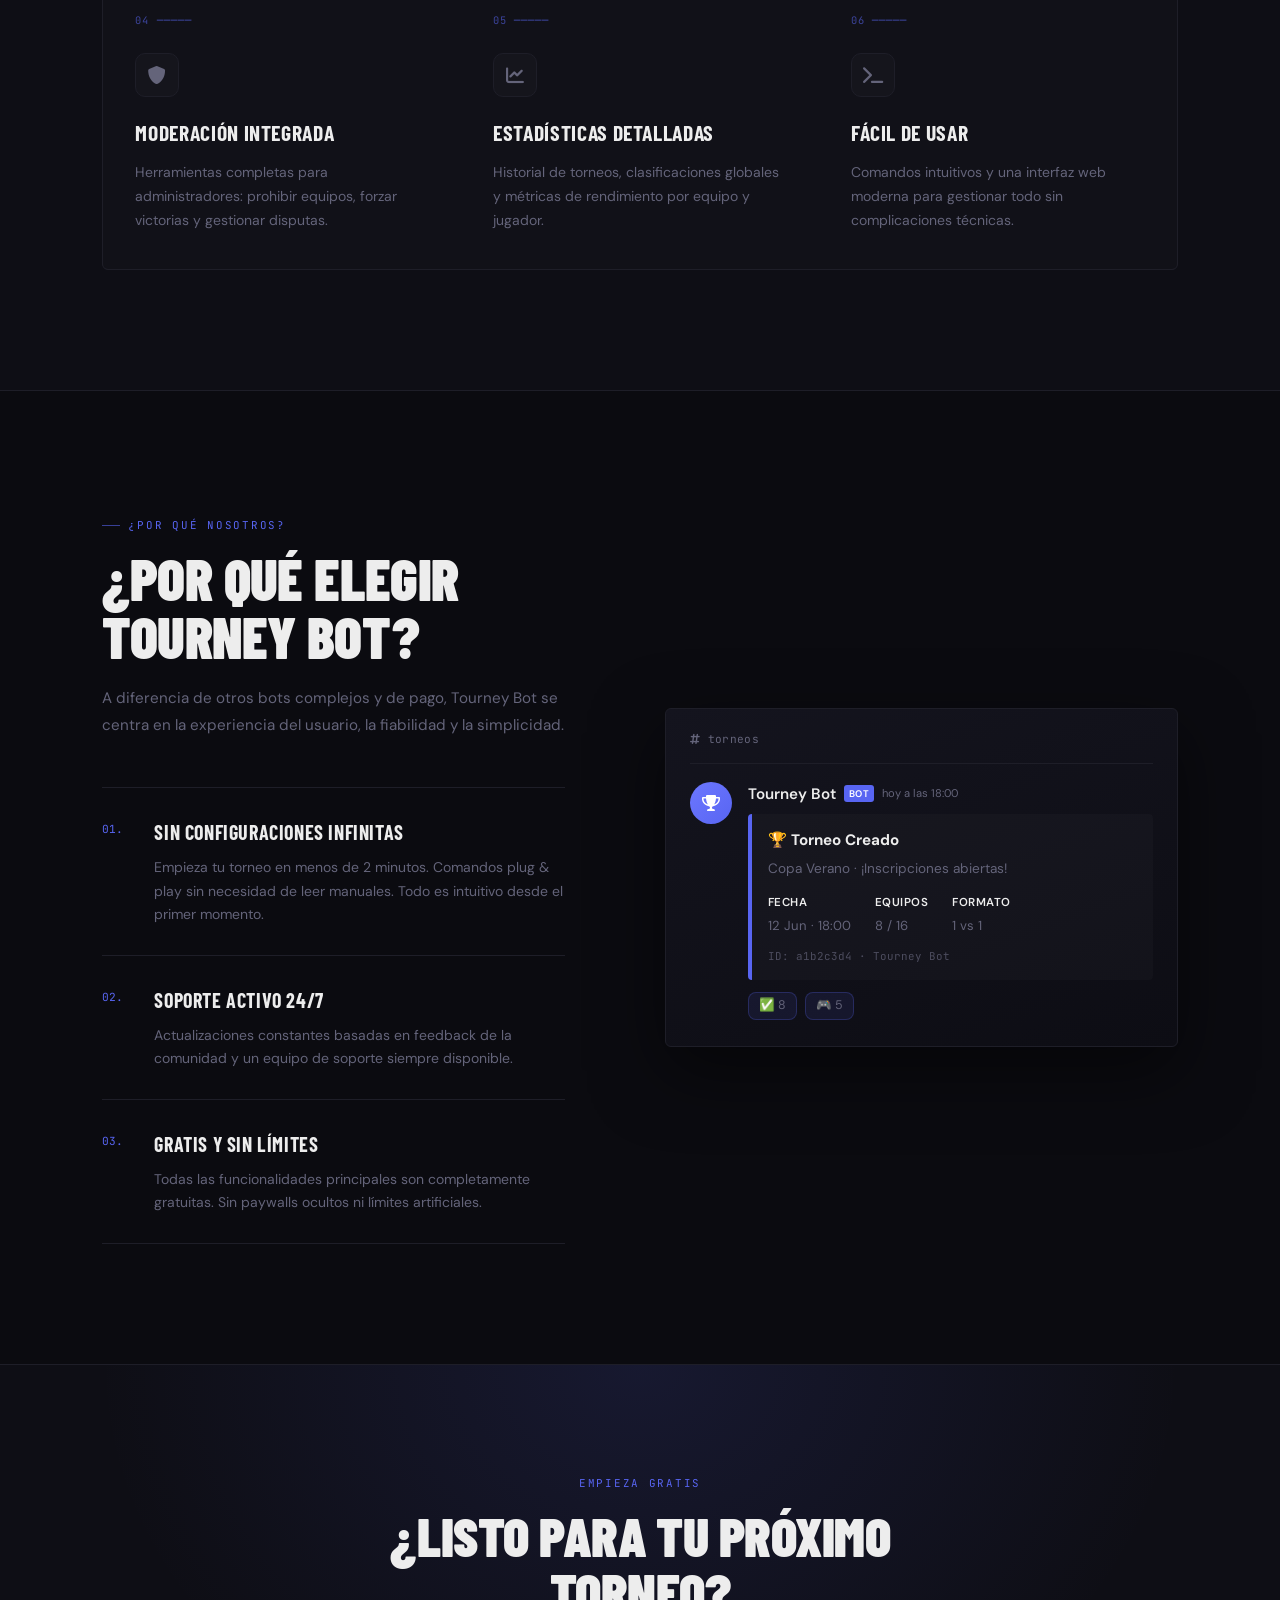
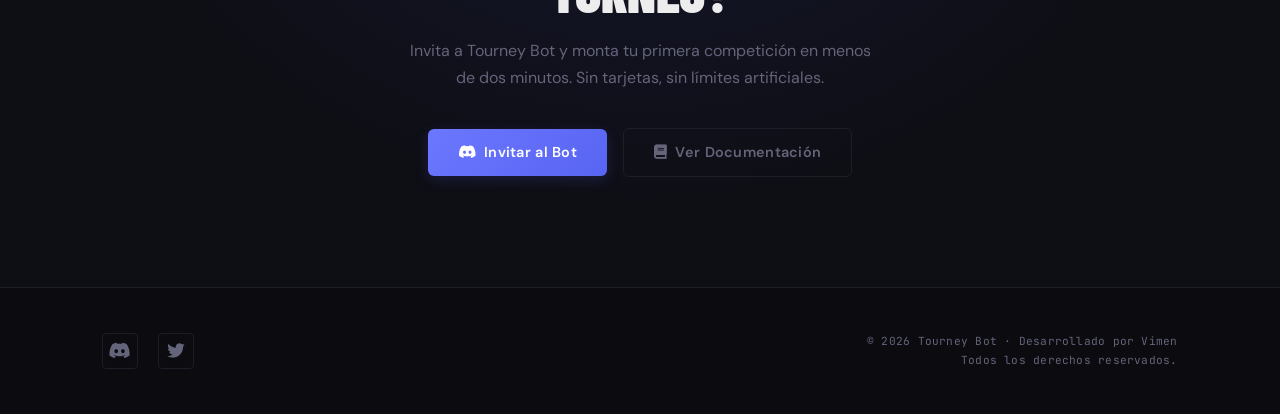
==== commit 0a39608d: "feat(web): toasts en vez de alerts, maqueta en landing y endurecimiento backend Pulido (2 pendientes" ====
--- a/docLA/index.html
+++ b/docLA/index.html
@@ -13,7 +13,7 @@
     />
     <meta
       name="keywords"
-      content="discord bot, torneos discord, organizar torneos, esports, brackets generator, competicion, gaming, league manager, toornament alternative, tourney bot, tourneydoc, tourneydoc.es, tourneydoc.victormenjon.es"
+      content="discord bot, torneos discord, organizar torneos, esports, brackets generator, competicion, gaming, league manager, toornament alternative, tourney bot, complete tourney, complete-tourney.vercel.app"
     />
     <meta name="author" content="Victor Menjon" />
     <meta name="theme-color" content="#5865F2" />
@@ -44,7 +44,7 @@
       href="https://cdnjs.cloudflare.com/ajax/libs/font-awesome/6.0.0/css/all.min.css"
       rel="stylesheet"
     />
-    <link rel="stylesheet" href="css/index.css" />
+    <link rel="stylesheet" href="css/index.css?v=3" />
 
     <script type="application/ld+json">
     {
@@ -92,11 +92,20 @@
           <i class="fab fa-discord"></i>
           Invitar al Bot
         </a>
-        <button class="mobile-menu-btn" id="mobileMenuBtn">
+        <button class="mobile-menu-btn" id="mobileMenuBtn" aria-label="Menú">
           <i class="fas fa-bars"></i>
         </button>
       </div>
     </nav>
+
+    <!-- Mobile Menu Panel -->
+    <div class="mobile-menu" id="mobileMenu">
+      <a href="#features">Características</a>
+      <a href="#why-us">¿Por qué nosotros?</a>
+      <a href="/docs">Documentación</a>
+      <a href="/dashboard"><i class="fas fa-server"></i> Dashboard</a>
+      <a class="mm-cta" href="https://discord.com/oauth2/authorize?client_id=1448450835213189191"><i class="fab fa-discord"></i> Invitar al Bot</a>
+    </div>
 
     <!-- Hero Section -->
     <section class="hero">
@@ -128,7 +137,7 @@
             <h3 id="match-count">999+</h3>
             <p>Torneos</p>
           </div>
-          <div class="stat-item">
+          <div class="stat-item stat-online">
             <h3>24/7</h3>
             <p>Online</p>
           </div>
@@ -298,12 +307,33 @@
           </div>
         </div>
       </div>
-      <img
-        src="/img/descarga (1).png"
-        alt="Tourney Bot Interface"
-        loading="lazy"
-        class="why-visual fade-in"
-      />
+      <div class="why-visual why-mockup fade-in" aria-hidden="true">
+        <div class="dc-channel"><i class="fas fa-hashtag"></i> torneos</div>
+        <div class="dc-message">
+          <div class="dc-avatar"><i class="fas fa-trophy"></i></div>
+          <div class="dc-body">
+            <div class="dc-head">
+              <span class="dc-name">Tourney Bot</span>
+              <span class="dc-bot">BOT</span>
+              <span class="dc-time">hoy a las 18:00</span>
+            </div>
+            <div class="dc-embed">
+              <div class="dc-embed-title">🏆 Torneo Creado</div>
+              <div class="dc-embed-desc">Copa Verano · ¡Inscripciones abiertas!</div>
+              <div class="dc-embed-fields">
+                <div class="dc-field"><span class="dc-field-name">Fecha</span><span class="dc-field-val">12 Jun · 18:00</span></div>
+                <div class="dc-field"><span class="dc-field-name">Equipos</span><span class="dc-field-val">8 / 16</span></div>
+                <div class="dc-field"><span class="dc-field-name">Formato</span><span class="dc-field-val">1 vs 1</span></div>
+              </div>
+              <div class="dc-embed-footer">ID: a1b2c3d4 · Tourney Bot</div>
+            </div>
+            <div class="dc-reactions">
+              <span class="dc-react">✅ 8</span>
+              <span class="dc-react">🎮 5</span>
+            </div>
+          </div>
+        </div>
+      </div>
     </section>
 
     <!-- CTA Band -->
@@ -347,6 +377,6 @@
       </p>
     </footer>
 
-    <script src="js/index.js"></script>
+    <script src="js/index.js?v=2"></script>
   </body>
 </html>
--- a/docLA/css/index.css
+++ b/docLA/css/index.css
@@ -610,6 +610,57 @@
 
 .mobile-menu-btn:hover { border-color: rgba(255,255,255,0.2); }
 
+/* Mobile menu panel (oculto por defecto; solo se usa en <= 968px) */
+.mobile-menu {
+    display: none;
+    position: fixed;
+    top: 70px;
+    left: 0;
+    right: 0;
+    flex-direction: column;
+    padding: 14px 8% 20px;
+    background: rgba(11, 11, 16, 0.98);
+    backdrop-filter: blur(14px);
+    -webkit-backdrop-filter: blur(14px);
+    border-bottom: 1px solid var(--border);
+    z-index: 999;
+    opacity: 0;
+    transform: translateY(-12px);
+    pointer-events: none;
+    transition: opacity 0.22s ease, transform 0.22s ease;
+}
+
+.mobile-menu.open {
+    opacity: 1;
+    transform: translateY(0);
+    pointer-events: auto;
+}
+
+.mobile-menu a {
+    color: var(--text-secondary);
+    text-decoration: none;
+    font-size: 0.95rem;
+    font-weight: 500;
+    padding: 14px 4px;
+    border-bottom: 1px solid var(--border);
+    display: flex;
+    align-items: center;
+    gap: 10px;
+    transition: color 0.2s;
+}
+
+.mobile-menu a:hover { color: var(--text-primary); }
+
+.mobile-menu a.mm-cta {
+    border-bottom: none;
+    color: #fff;
+    background: linear-gradient(135deg, #6c77ff 0%, var(--accent) 100%);
+    border-radius: 6px;
+    justify-content: center;
+    margin-top: 12px;
+    padding: 12px;
+}
+
 /* ─── AESTHETIC ENHANCEMENTS ──────────────────── */
 
 /* Hero kicker row (status pill + command badge) */
@@ -757,6 +808,92 @@
 }
 
 .champion-card i { font-size: 1.3rem; }
+
+/* ─── WHY-US MOCKUP (mensaje de Discord) ──────── */
+.why-mockup {
+    background: linear-gradient(160deg, #14141e 0%, #0d0d14 100%);
+    padding: 22px 24px 26px;
+    height: auto;
+    overflow: hidden;
+}
+
+.dc-channel {
+    font-family: 'JetBrains Mono', monospace;
+    font-size: 0.7rem;
+    color: var(--text-secondary);
+    padding-bottom: 14px;
+    margin-bottom: 18px;
+    border-bottom: 1px solid var(--border);
+    letter-spacing: 0.03em;
+}
+
+.dc-message { display: flex; gap: 16px; }
+
+.dc-avatar {
+    width: 42px;
+    height: 42px;
+    border-radius: 50%;
+    background: linear-gradient(135deg, #6c77ff, var(--accent));
+    display: flex;
+    align-items: center;
+    justify-content: center;
+    color: #fff;
+    font-size: 1rem;
+    flex-shrink: 0;
+}
+
+.dc-body { flex: 1; min-width: 0; }
+
+.dc-head {
+    display: flex;
+    align-items: center;
+    gap: 8px;
+    margin-bottom: 8px;
+    flex-wrap: wrap;
+}
+
+.dc-name { color: var(--text-primary); font-weight: 600; font-size: 0.95rem; }
+
+.dc-bot {
+    background: var(--accent);
+    color: #fff;
+    font-size: 0.6rem;
+    font-weight: 600;
+    padding: 1px 5px;
+    border-radius: 3px;
+    text-transform: uppercase;
+    letter-spacing: 0.03em;
+}
+
+.dc-time { color: var(--text-secondary); font-size: 0.7rem; }
+
+.dc-embed {
+    border-left: 4px solid var(--accent);
+    background: rgba(255, 255, 255, 0.02);
+    border-radius: 4px;
+    padding: 14px 16px;
+    max-width: 440px;
+}
+
+.dc-embed-title { color: var(--text-primary); font-weight: 700; font-size: 0.95rem; margin-bottom: 6px; }
+.dc-embed-desc { color: var(--text-secondary); font-size: 0.85rem; margin-bottom: 14px; }
+
+.dc-embed-fields { display: flex; gap: 24px; flex-wrap: wrap; margin-bottom: 12px; }
+.dc-field { display: flex; flex-direction: column; gap: 3px; }
+.dc-field-name { color: var(--text-primary); font-size: 0.72rem; font-weight: 600; text-transform: uppercase; letter-spacing: 0.04em; }
+.dc-field-val { color: var(--text-secondary); font-size: 0.82rem; }
+
+.dc-embed-footer { color: var(--text-secondary); font-size: 0.68rem; opacity: 0.7; font-family: 'JetBrains Mono', monospace; }
+
+.dc-reactions { display: flex; gap: 8px; margin-top: 12px; }
+.dc-react {
+    background: rgba(88, 101, 242, 0.1);
+    border: 1px solid rgba(88, 101, 242, 0.25);
+    border-radius: 8px;
+    padding: 3px 10px;
+    font-size: 0.78rem;
+    color: var(--text-secondary);
+}
 
 /* Monospace section kicker label */
 .kicker {
@@ -875,6 +1012,9 @@
 @media (max-width: 968px) {
     .nav-links { display: none; }
     .mobile-menu-btn { display: block; }
+    /* En móvil el header solo muestra el logo y la hamburguesa */
+    .navbar .cta-btn { display: none; }
+    .mobile-menu { display: flex; }
 
     .hero {
         flex-direction: column;
@@ -932,6 +1072,9 @@
     .mockup-bracket { gap: 14px; padding: 22px 14px; }
     .bracket-round { gap: 16px; }
     .champion-col { display: none; }
+    /* Ocultar la estadística "24/7 Online" en móvil */
+    .hero-stats .stat-online { display: none; }
+    .hero-stats .stat-item:nth-child(2) { border-right: none; margin-right: 0; padding-right: 0; }
     .features-grid { grid-template-columns: 1fr; }
     .hero-buttons { flex-direction: column; align-items: flex-start; }
     .cta-band .hero-buttons { align-items: stretch; }
